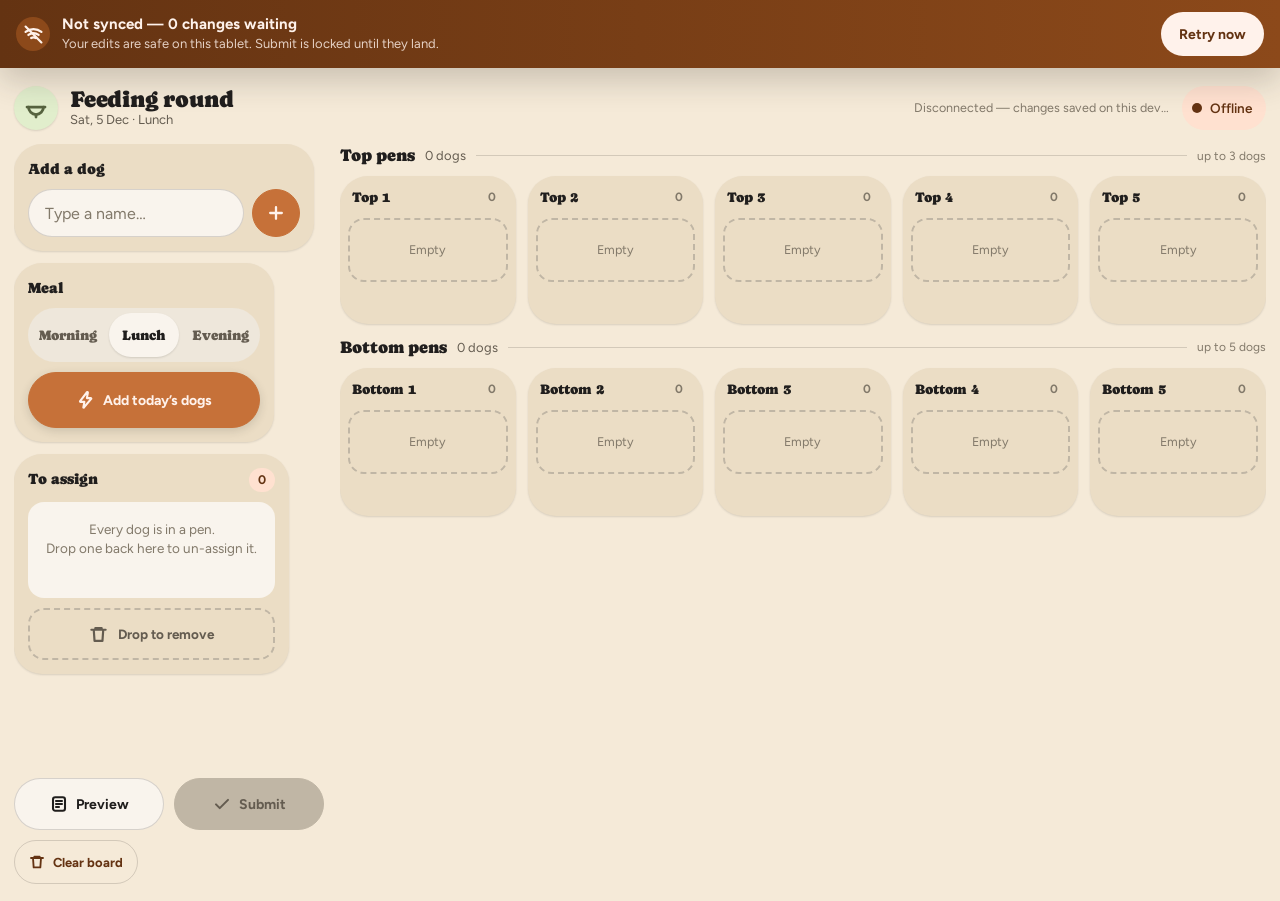
==== index.html @ 39b67fd8 "Redesign: Organic design system across tablet, phone and TV + new drag engine Implements design_hand" ====
<!DOCTYPE html>
<html lang="en">
<head>
    <meta charset="UTF-8">
    <meta name="viewport" content="width=device-width, initial-scale=1.0, maximum-scale=1.0, user-scalable=no">
    <title>Feeding Report - Editor</title>
    <link rel="preconnect" href="https://fonts.googleapis.com">
    <link rel="preconnect" href="https://fonts.gstatic.com" crossorigin>
    <link href="https://fonts.googleapis.com/css2?family=Caprasimo:wght@400&family=Figtree:wght@400;600;700&display=swap" rel="stylesheet">
    <style>
        /* ============================================================
           DESIGN TOKENS — Organic design system
           Source of truth: design_handoff_feeding_board/implementation/tokens.css
           Deviation (deliberate): the handoff expresses --color-divider and the
           shadows with color-mix(). They are written here as the exact equivalent
           rgba() values instead — color-mix() needs Chrome 111+, and this page has
           to render on whatever browser the staff tablet is carrying. Same pixels,
           no compatibility cliff.
           ============================================================ */
        :root {
            /* ground + roles */
            --color-bg:        #f5ead8;
            --color-surface:   #ebddc5;
            --color-text:      #201e1d;
            --color-accent:    #c67139;   /* terracotta */
            --color-accent-2:  #7a8a5e;   /* sage */
            --color-divider:   rgba(32, 30, 29, 0.16);

            /* neutral ramp */
            --color-neutral-100: #f9f4ed;
            --color-neutral-200: #eee7db;
            --color-neutral-300: #dcd3c4;
            --color-neutral-400: #c0b6a5;
            --color-neutral-500: #a19786;
            --color-neutral-600: #82796a;
            --color-neutral-700: #645c50;
            --color-neutral-800: #474238;
            --color-neutral-900: #2e2b25;

            /* terracotta ramp */
            --color-accent-100: #fff2eb;
            --color-accent-200: #ffe1d0;
            --color-accent-300: #ffc6a5;
            --color-accent-400: #f6a06b;
            --color-accent-500: #d67f48;
            --color-accent-600: #b2622d;
            --color-accent-700: #8c491a;
            --color-accent-800: #643312;
            --color-accent-900: #402310;

            /* sage ramp */
            --color-accent-2-100: #f0fae1;
            --color-accent-2-200: #e1eecc;
            --color-accent-2-300: #ccdbb2;
            --color-accent-2-400: #aebf92;
            --color-accent-2-500: #8fa073;
            --color-accent-2-600: #728157;
            --color-accent-2-700: #56633f;
            --color-accent-2-800: #3d472b;
            --color-accent-2-900: #272e1b;

            /* feeding-status colours — keys are the contract STATUS_VALUES */
            --portion-all:           var(--color-accent-2-600);
            --portion-three-quarter: var(--color-accent-2-400);
            --portion-half:          var(--color-accent-400);
            --portion-quarter:       var(--color-accent-600);
            --portion-none:          var(--color-accent-800);

            /* type */
            --font-heading: "Caprasimo", system-ui, sans-serif;
            --font-body:    "Figtree", system-ui, -apple-system, "Segoe UI", sans-serif;

            /* radii + elevation */
            --radius-sm: 8px;
            --radius-md: 16px;
            --radius-lg: 28px;
            --shadow-sm: 0 1px 2px  rgba(46, 43, 37, 0.14);
            --shadow-md: 0 3px 10px rgba(46, 43, 37, 0.16);
            --shadow-lg: 0 12px 32px rgba(46, 43, 37, 0.22);

            /* measured at runtime: how much room the phone tray needs */
            --tray-h: 0px;
        }

        * {
            margin: 0;
            padding: 0;
            box-sizing: border-box;
            -webkit-tap-highlight-color: transparent;
        }

        html { overflow-x: hidden; }

        body {
            font-family: var(--font-body);
            background: var(--color-bg);
            color: var(--color-text);
            font-size: 15px;
            line-height: 1.4;
            min-height: 100vh;
            width: 100%;
            overflow-x: hidden;
            -webkit-font-smoothing: antialiased;
            -webkit-overflow-scrolling: touch;
            overscroll-behavior: none;   /* no pull-to-refresh eating a drag */
            touch-action: auto;
        }

        /* ⚠️ There is deliberately NO `body.is-dragging { overflow:hidden }` rule.
           That lock is what made the page jump under the finger on Android. Scrolling
           during a drag is prevented by the document-level non-passive touchmove
           handler in FRMDrag; the board auto-scrolls at the edges instead. */

        button { font-family: inherit; color: inherit; }
        input  { font-family: inherit; }
        :focus-visible { outline: 2px solid var(--color-accent); outline-offset: 2px; }

        .fb-scroll { scrollbar-width: thin; scrollbar-color: var(--color-neutral-400) transparent; }
        .fb-scroll::-webkit-scrollbar { height: 8px; width: 8px; }
        .fb-scroll::-webkit-scrollbar-thumb { background: var(--color-neutral-400); border-radius: 99px; }
        .fb-scroll::-webkit-scrollbar-track { background: transparent; }

        .sr-only {
            position: absolute; width: 1px; height: 1px;
            overflow: hidden; clip-path: inset(50%); white-space: nowrap;
        }

        /* ---------------------------------------------------------- motion */
        @keyframes fbPop   { from { transform: translateX(-50%) scale(.94); opacity: 0 } to { transform: translateX(-50%) scale(1); opacity: 1 } }
        @keyframes fbRise  { from { transform: translateY(14px); opacity: 0 } to { transform: translateY(0); opacity: 1 } }
        @keyframes fbPulse { 0%, 100% { opacity: 1 } 50% { opacity: .45 } }
        @keyframes fbSpin  { to { transform: rotate(360deg) } }
        @keyframes fbFlash { 0% { background: var(--color-accent-200) } 100% { background: var(--color-neutral-100) } }
        .fb-rise  { animation: fbRise .3s cubic-bezier(.22,1,.36,1); }
        .fb-pulse { animation: fbPulse 1.5s ease-in-out infinite; }
        .fb-spin  { animation: fbSpin .9s linear infinite; }
        .newly-added { animation: fbFlash .9s ease-out; }
        @media (prefers-reduced-motion: reduce) {
            *, *::before, *::after {
                animation-duration: .01ms !important;
                animation-iteration-count: 1 !important;
                transition-duration: .01ms !important;
            }
        }

        /* ============================================================
           OFFLINE BANNER — position:fixed on purpose so it never reflows
           the drag layout. It pushes the board down with padding instead.
           ============================================================ */
        .offline-banner {
            position: fixed;
            top: 0; left: 0; right: 0;
            z-index: 9999;
            display: flex;
            align-items: center;
            gap: 12px;
            padding: 12px 16px;
            background: linear-gradient(90deg, var(--color-accent-800), var(--color-accent-700));
            color: var(--color-accent-100);
            box-shadow: var(--shadow-lg);
            animation: fbRise .3s cubic-bezier(.22,1,.36,1);
        }
        .offline-banner.hidden { display: none; }
        .offline-lamp {
            display: grid; place-items: center;
            width: 34px; height: 34px; flex: none;
            border-radius: 99px;
            background: var(--color-accent-700);
        }
        .offline-copy { flex: 1; min-width: 0; }
        .offline-title { font-weight: 700; font-size: 15px; }
        .offline-sub   { font-size: 13px; opacity: .82; }
        .offline-banner button {
            flex: none;
            min-height: 44px;
            padding: 0 18px;
            border: 0;
            border-radius: 99px;
            background: var(--color-accent-100);
            color: var(--color-accent-800);
            font-weight: 700;
            font-size: 14px;
            cursor: pointer;
        }
        .offline-banner button:active { transform: scale(.97); }

        /* ============================================================
           SHELL
           ============================================================ */
        .fb-root {
            container-type: inline-size;   /* future-proofing for an embed */
            position: relative;
            display: flex;
            flex-direction: column;
            gap: 14px;
            padding: 14px;
            min-height: 100vh;
            transition: padding-top .2s ease;
        }
        body.offline-active .fb-root { padding-top: 86px; }

        .fb-header {
            display: flex;
            align-items: center;
            gap: 12px;
            flex-wrap: wrap;
            flex: none;
        }
        .fb-mark {
            display: grid; place-items: center;
            width: 44px; height: 44px; flex: none;
            border-radius: 99px;
            background: var(--color-accent-2-200);
            color: var(--color-accent-2-700);
            box-shadow: var(--shadow-sm);
        }
        .fb-title-wrap { min-width: 0; flex: 1; }
        .fb-title-wrap h1 {
            font-family: var(--font-heading);
            font-weight: 400;
            font-size: 23px;
            line-height: 1.05;
            letter-spacing: -.01em;
        }
        .fb-subtitle { font-size: 13px; color: var(--color-neutral-700); }
        .fb-status {
            font-size: 12.5px;
            color: var(--color-neutral-600);
            max-width: 32ch;
            white-space: nowrap;
            overflow: hidden;
            text-overflow: ellipsis;
        }
        .fb-conn {
            display: flex; align-items: center; gap: 8px;
            min-height: 44px;
            padding: 8px 14px 8px 10px;
            border-radius: 99px;
            font-size: 13.5px;
            font-weight: 600;
            background: var(--color-accent-2-200);
            color: var(--color-accent-2-800);
            flex: none;
        }
        .fb-conn-dot { width: 10px; height: 10px; border-radius: 99px; background: currentColor; flex: none; }
        .fb-conn.is-syncing { background: var(--color-neutral-200); color: var(--color-neutral-800); }
        .fb-conn.is-offline { background: var(--color-accent-200);  color: var(--color-accent-800); }
        .fb-conn.is-syncing .fb-conn-dot,
        .fb-conn.is-offline .fb-conn-dot { animation: fbPulse 1.5s ease-in-out infinite; }

        .fb-shell { display: grid; gap: 14px; min-height: 0; flex: 1; }

        /* ---------------------------------------------------------- rail */
        .fb-rail { display: flex; flex-direction: column; gap: 12px; min-height: 0; }
        .fb-card {
            background: var(--color-surface);
            border-radius: var(--radius-lg);
            padding: 14px;
            box-shadow: var(--shadow-sm);
        }
        .fb-card-title {
            font-family: var(--font-heading);
            font-weight: 400;
            font-size: 15px;
            margin-bottom: 10px;
        }
        .fb-card-head { display: flex; align-items: baseline; gap: 8px; margin-bottom: 10px; }
        .fb-card-head .fb-card-title { flex: 1; margin-bottom: 0; }
        .fb-tag {
            display: inline-grid; place-items: center;
            min-width: 26px; height: 24px; padding: 0 9px;
            border-radius: 99px;
            background: var(--color-accent-200);
            color: var(--color-accent-800);
            font-size: 12.5px; font-weight: 700;
        }

        .fb-add-row { display: flex; gap: 8px; }
        .fb-input {
            flex: 1; min-width: 0;
            min-height: 48px;
            padding: 0 16px;
            border: 1px solid var(--color-divider);
            border-radius: 99px;
            background: var(--color-neutral-100);
            color: var(--color-text);
            font-size: 16px;   /* 16px so iOS does not zoom the page */
        }
        .fb-input::placeholder { color: var(--color-neutral-600); }
        .fb-input:focus { outline: none; border-color: var(--color-accent-400); }

        .fb-icon-btn {
            display: grid; place-items: center;
            min-width: 48px; min-height: 48px;
            flex: none;
            border: 1px solid var(--color-divider);
            border-radius: 99px;
            background: var(--color-neutral-100);
            color: var(--color-text);
            cursor: pointer;
        }
        .fb-icon-btn-primary {
            background: var(--color-accent);
            border-color: var(--color-accent);
            color: var(--color-accent-100);
        }
        .fb-icon-btn:active { transform: scale(.96); }

        .fb-suggest { display: none; flex-direction: column; gap: 4px; margin-top: 8px; max-height: 172px; overflow-y: auto; }
        .fb-suggest.has-items { display: flex; }
        .fb-suggest button {
            display: flex; align-items: center;
            min-height: 44px;
            padding: 0 12px;
            text-align: left;
            border: 1px solid var(--color-divider);
            border-radius: var(--radius-md);
            background: var(--color-neutral-100);
            font-size: 15px; font-weight: 600;
            cursor: pointer;
        }
        .fb-suggest button:active { background: var(--color-accent-200); border-color: var(--color-accent-400); }

        .fb-seg {
            display: grid;
            grid-template-columns: repeat(3, 1fr);
            gap: 6px;
            padding: 5px;
            border-radius: 99px;
            background: var(--color-neutral-200);
        }
        .fb-seg button {
            border: 0;
            border-radius: 99px;
            min-height: 44px;
            padding: 0 6px;
            background: transparent;
            color: var(--color-neutral-700);
            font-family: var(--font-heading);
            font-weight: 400;
            font-size: 13.5px;
            cursor: pointer;
            transition: background .18s ease, color .18s ease;
        }
        .fb-seg button.is-on {
            background: var(--color-neutral-100);
            color: var(--color-text);
            box-shadow: var(--shadow-sm);
        }

        .fb-btn {
            display: flex; align-items: center; justify-content: center;
            gap: 8px;
            width: 100%;
            min-height: 48px;
            padding: 0 16px;
            border: 1px solid var(--color-divider);
            border-radius: 99px;
            background: var(--color-neutral-100);
            color: var(--color-text);
            font-size: 14px; font-weight: 700;
            cursor: pointer;
            transition: background .18s ease, color .18s ease, box-shadow .18s ease;
        }
        .fb-btn:active { transform: scale(.985); }
        .fb-btn svg { flex: none; }
        .fb-btn-today { margin-top: 10px; }
        /* The empty board has exactly one sensible next move. */
        .fb-btn-today.is-primary {
            min-height: 56px;
            background: var(--color-accent);
            border-color: var(--color-accent);
            color: var(--color-accent-100);
            box-shadow: var(--shadow-md);
        }
        .fb-actions { display: flex; gap: 10px; flex-wrap: wrap; }
        .fb-actions .fb-btn { flex: 1; min-height: 52px; width: auto; }
        .fb-btn-submit {
            background: var(--color-accent-2-600);
            border-color: var(--color-accent-2-600);
            color: var(--color-neutral-100);
        }
        .fb-btn[disabled], .fb-btn:disabled {
            background: var(--color-neutral-400);
            border-color: var(--color-neutral-400);
            color: var(--color-neutral-700);
            cursor: not-allowed;
            box-shadow: none;
        }
        .fb-btn-quiet {
            flex: 0 0 auto !important;
            min-height: 44px !important;
            padding: 0 14px;
            background: transparent;
            color: var(--color-accent-800);
            font-weight: 700;
            font-size: 13px;
        }
        .fb-btn-quiet:active { background: var(--color-accent-200); border-color: var(--color-accent-400); }

        /* ---------------------------------------------------- staging + bin */
        .staging-area {
            display: flex;
            flex-wrap: wrap;
            gap: 8px;
            align-items: flex-start;
            align-content: flex-start;
            min-height: 96px;
            padding: 8px;
            border-radius: var(--radius-md);
            background: var(--color-neutral-100);
            border: 2px dashed transparent;
            transition: background .18s ease, border-color .18s ease;
        }
        .staging-area.drop-ready { border-color: var(--color-neutral-400); }
        .staging-area.drag-over  { border-color: var(--color-accent); background: var(--color-accent-200); }
        .empty-message {
            margin: auto;
            padding: 8px;
            width: 100%;
            text-align: center;
            font-size: 13.5px;
            color: var(--color-neutral-600);
        }

        .bin {
            display: flex; align-items: center; justify-content: center;
            gap: 10px;
            min-height: 52px;
            margin-top: 10px;
            border-radius: var(--radius-md);
            border: 2px dashed var(--color-neutral-400);
            background: transparent;
            color: var(--color-neutral-700);
            font-size: 13.5px; font-weight: 700;
            transition: all .18s ease;
        }
        .bin.drop-ready { min-height: 64px; }
        .bin.drag-over {
            min-height: 64px;
            border-color: var(--color-accent-700);
            background: var(--color-accent-700);
            color: var(--color-accent-100);
        }

        /* ---------------------------------------------------- staging tiles */
        .dog-card {
            position: relative;
            display: flex;
            flex-direction: column;
            gap: 4px;
            min-height: 48px;
            padding: 2px 6px 2px 12px;
            border: 1px solid var(--color-divider);
            border-left: 5px solid var(--portion-all);
            border-radius: var(--radius-md);
            background: var(--color-neutral-100);
            box-shadow: var(--shadow-sm);
            cursor: grab;
            touch-action: pan-y;
            user-select: none; -webkit-user-select: none; -webkit-touch-callout: none;
            transition: opacity .15s ease, transform .12s ease, box-shadow .12s ease;
        }
        .dog-card-row { display: flex; align-items: center; gap: 6px; }
        .dog-card-name {
            flex: 1;
            min-height: 44px;
            display: flex; align-items: center;
            font-size: 15px; font-weight: 700;
            white-space: nowrap;
        }
        .dog-card-remove {
            display: grid; place-items: center;
            width: 32px; height: 44px; flex: none;
            border: 0; border-radius: var(--radius-sm);
            background: transparent;
            color: var(--color-neutral-600);
            cursor: pointer;
        }
        .dog-card-remove:active { background: var(--color-neutral-300); color: var(--color-accent-800); }
        .dog-card.unmatched { border-left-color: var(--color-accent); cursor: default; max-width: 240px; }
        .unmatched-hint { font-size: 12px; font-weight: 700; color: var(--color-accent-700); }
        .unmatched-picks { display: flex; flex-direction: column; gap: 5px; padding: 0 4px 6px 0; }
        .unmatched-picks button {
            text-align: left;
            min-height: 42px;
            padding: 0 12px;
            border: 1px solid var(--color-accent-400);
            border-radius: 99px;
            background: var(--color-accent-100);
            color: var(--color-accent-800);
            font-size: 14px; font-weight: 700;
            cursor: pointer;
        }
        .unmatched-picks button:active { background: var(--color-accent-200); }
        .unmatched-select {
            width: 100%;
            min-height: 44px;
            padding: 0 10px;
            border: 1px solid var(--color-accent-400);
            border-radius: var(--radius-sm);
            background: var(--color-accent-100);
            color: var(--color-accent-800);
            font-size: 16px;
            font-family: inherit;
        }
        .unmatched-error { font-size: 12.5px; color: var(--color-accent-700); padding-bottom: 6px; }

        /* ============================================================
           PENS
           ============================================================ */
        .fb-main { display: flex; flex-direction: column; gap: 12px; min-width: 0; min-height: 0; }
        .fb-group { display: flex; flex-direction: column; gap: 8px; }
        .fb-group-head { display: flex; align-items: center; gap: 10px; }
        .fb-group-head h2 { font-family: var(--font-heading); font-weight: 400; font-size: 17px; }
        .fb-group-count { font-size: 13px; color: var(--color-neutral-700); }
        .fb-rule { flex: 1; height: 1px; background: var(--color-divider); }
        .fb-group-hint { font-size: 12px; color: var(--color-neutral-600); }

        .fb-pens { display: flex; gap: 12px; overflow-x: auto; scroll-snap-type: x mandatory; padding-bottom: 6px; }
        body.is-dragging .fb-pens { scroll-snap-type: none; scroll-behavior: auto; }

        .fb-pen, .pen {
            display: flex;
            flex-direction: column;
            gap: 8px;
            flex: 0 0 84%;
            scroll-snap-align: center;
            min-height: 148px;
            padding: 8px;
            border-radius: var(--radius-lg);
            background: var(--color-surface);
            box-shadow: var(--shadow-sm);
            transition: background .18s ease, box-shadow .18s ease;
        }
        .pen.drop-ready { box-shadow: inset 0 0 0 2px var(--color-neutral-300); }
        .pen.drag-over {
            background: var(--color-accent-200);
            box-shadow: 0 0 0 3px var(--color-accent), var(--shadow-md);
        }
        .fb-pen-head { display: flex; align-items: center; gap: 6px; padding: 2px 4px 0; }
        .fb-pen-label { font-family: var(--font-heading); font-weight: 400; font-size: 14px; flex: 1; }
        .fb-pen-count {
            display: grid; place-items: center;
            min-width: 24px; height: 24px; padding: 0 7px;
            border-radius: 99px;
            background: var(--color-neutral-300);
            color: var(--color-neutral-800);
            font-size: 12px; font-weight: 700;
        }
        .fb-pen-count.is-zero { background: transparent; color: var(--color-neutral-600); }
        .pen-dogs { flex: 1; display: flex; flex-direction: column; gap: 7px; }
        .pen-empty {
            display: grid; place-items: center;
            min-height: 64px;
            padding: 8px;
            border-radius: var(--radius-md);
            border: 2px dashed var(--color-neutral-400);
            color: var(--color-neutral-600);
            font-size: 12.5px;
            text-align: center;
        }
        .pen.drag-over .pen-empty { border-color: var(--color-accent); color: var(--color-accent-700); }

        /* ---------------------------------------------------------- dog tile */
        .pen-dog {
            border: 1px solid var(--color-divider);
            border-left: 5px solid var(--portion-all);
            border-radius: var(--radius-md);
            background: var(--color-neutral-100);
            box-shadow: var(--shadow-sm);
            overflow: hidden;
            cursor: grab;
            touch-action: pan-y;
            user-select: none; -webkit-user-select: none; -webkit-touch-callout: none;
            transition: opacity .15s ease, box-shadow .18s ease, border-color .18s ease;
        }
        .pen-dog.is-expanded { box-shadow: var(--shadow-md); }
        .pen-dog.status-all           { border-left-color: var(--portion-all); }
        .pen-dog.status-three-quarter { border-left-color: var(--portion-three-quarter); }
        .pen-dog.status-half          { border-left-color: var(--portion-half); }
        .pen-dog.status-quarter       { border-left-color: var(--portion-quarter); }
        .pen-dog.status-none          { border-left-color: var(--portion-none); }
        .dog-card.status-all           { border-left-color: var(--portion-all); }
        .dog-card.status-three-quarter { border-left-color: var(--portion-three-quarter); }
        .dog-card.status-half          { border-left-color: var(--portion-half); }
        .dog-card.status-quarter       { border-left-color: var(--portion-quarter); }
        .dog-card.status-none          { border-left-color: var(--portion-none); }

        /* Armed: the press has landed but has not yet become a drag. Written
           straight to the DOM by FRMDrag, never through a re-render. */
        .pen-dog[data-armed="true"], .dog-card[data-armed="true"] {
            transform: scale(.975);
            box-shadow: 0 0 0 3px var(--color-accent-300), var(--shadow-md);
        }
        .pen-dog.dragging, .dog-card.dragging { opacity: .35; filter: saturate(.4); }
        body.is-dragging .pen-dog, body.is-dragging .dog-card { touch-action: none; }

        /* A <button> is shrink-to-fit even at display:flex, so without a flex parent the
           name row sized to its content and long names overflowed the tile. */
        .pen-dog-row { display: flex; align-items: center; gap: 2px; padding: 2px 2px 2px 0; }
        .pen-dog-toggle {
            flex: 1;
            min-width: 0;
            display: flex; align-items: center; gap: 6px;
            min-height: 44px;
            padding: 0 8px;
            border: 0;
            background: transparent;
            color: inherit;
            text-align: left;
            cursor: grab;
        }
        .pen-dog-name {
            flex: 1; min-width: 0;
            font-size: 14.5px; font-weight: 700;
            white-space: nowrap; overflow: hidden; text-overflow: ellipsis;
        }
        .pen-dog-badge {
            display: grid; place-items: center;
            width: 22px; height: 22px; flex: none;
            border-radius: 99px;
        }
        .pen-dog-badge.is-meds { background: var(--color-accent-200);   color: var(--color-accent-800); }
        .pen-dog-badge.is-supp { background: var(--color-accent-2-200); color: var(--color-accent-2-800); }
        .pen-dog-chev {
            display: grid; place-items: center;
            width: 22px; height: 22px; flex: none;
            color: var(--color-neutral-600);
            transition: transform .2s ease;
        }
        .pen-dog.is-expanded .pen-dog-chev { transform: rotate(180deg); }

        /* The portion control — the thing staff touch 20x a round. */
        .portion-row {
            display: grid;
            grid-template-columns: repeat(4, 1fr) 1.55fr;
            gap: 3px;
            padding: 0 5px 5px;
        }
        .p-btn {
            min-height: 38px;
            padding: 0 1px;
            border: 1px solid transparent;
            border-radius: 4px;
            background: var(--color-neutral-200);
            color: var(--color-neutral-800);
            font-family: var(--font-heading);
            font-weight: 400;
            font-size: 15px;
            line-height: 1;
            overflow: hidden;
            cursor: pointer;
            transition: background .16s ease, color .16s ease, border-color .16s ease;
        }
        /* "All" and "None" are words, not glyphs — at a 5-across pen width the 15px used
           for the fractions clips them. "None" is what the 1.55fr column is for; "All" gets
           a step down instead of a wider column so the four fraction targets stay equal. */
        .p-btn:first-child { border-radius: 99px 4px 4px 99px; font-size: 12.5px; }
        .p-btn:last-child  { border-radius: 4px 99px 99px 4px; font-size: 10.5px; }
        .p-btn.is-on[data-s="all"]           { background: var(--portion-all);           border-color: var(--portion-all);           color: var(--color-neutral-100); }
        .p-btn.is-on[data-s="three-quarter"] { background: var(--portion-three-quarter); border-color: var(--portion-three-quarter); color: var(--color-neutral-900); }
        .p-btn.is-on[data-s="half"]          { background: var(--portion-half);          border-color: var(--portion-half);          color: var(--color-neutral-900); }
        .p-btn.is-on[data-s="quarter"]       { background: var(--portion-quarter);       border-color: var(--portion-quarter);       color: var(--color-neutral-100); }
        .p-btn.is-on[data-s="none"]          { background: var(--portion-none);          border-color: var(--portion-none);          color: var(--color-neutral-100); }

        .dog-panel {
            border-top: 1px dashed var(--color-divider);
            padding: 8px;
            display: flex; flex-direction: column; gap: 8px;
            animation: fbRise .3s cubic-bezier(.22,1,.36,1);
        }
        /* A pen is ~176px wide at 5-across, so two 44px pills side by side clip their own
           labels. auto-fit puts them on one row wherever there is genuinely room (phone
           tray, wide window) and stacks them inside a narrow pen. */
        .dog-panel-toggles { display: grid; grid-template-columns: repeat(auto-fit, minmax(124px, 1fr)); gap: 6px; }
        .toggle-btn {
            min-width: 0;
            display: flex; align-items: center; justify-content: center; gap: 6px;
            min-height: 44px;
            white-space: nowrap;
            overflow: hidden;
            border: 1px solid var(--color-divider);
            border-radius: 99px;
            background: var(--color-neutral-100);
            color: var(--color-neutral-700);
            font-size: 13px; font-weight: 700;
            cursor: pointer;
        }
        .toggle-btn.is-meds.active { background: var(--color-accent-200);   color: var(--color-accent-800);   border-color: var(--color-accent-400); }
        .toggle-btn.is-supp.active { background: var(--color-accent-2-200); color: var(--color-accent-2-800); border-color: var(--color-accent-2-400); }
        .prescription-input {
            width: 100%;
            min-height: 46px;
            padding: 0 14px;
            border: 1px solid var(--color-divider);
            border-radius: var(--radius-md);
            background: var(--color-neutral-100);
            color: var(--color-text);
            font-size: 16px;
        }
        .prescription-input:focus { outline: none; border-color: var(--color-accent-400); }
        /* Two per row inside a pen, four across in the phone tray — a wrapping flex row
           put each chip on its own line at pen width and made the panel 4 rows tall. */
        .supplement-chips { display: grid; grid-template-columns: repeat(auto-fit, minmax(64px, 1fr)); gap: 6px; }
        .supplement-chips button {
            min-height: 40px;
            padding: 0 8px;
            min-width: 0;
            overflow: hidden;
            white-space: nowrap;
            border: 1px solid var(--color-divider);
            border-radius: 99px;
            background: var(--color-neutral-100);
            color: var(--color-neutral-800);
            font-size: 13px; font-weight: 700;
            cursor: pointer;
        }
        .supplement-chips button.is-on {
            background: var(--color-accent-2-600);
            border-color: var(--color-accent-2-600);
            color: var(--color-neutral-100);
        }
        .dog-remove-btn {
            align-self: stretch;
            display: flex; align-items: center; justify-content: center; gap: 7px;
            min-height: 44px;
            padding: 0 12px;
            white-space: nowrap;
            overflow: hidden;
            border: 1px solid var(--color-divider);
            border-radius: 99px;
            background: transparent;
            color: var(--color-accent-800);
            font-size: 13px; font-weight: 700;
            cursor: pointer;
        }
        .dog-remove-btn:active { background: var(--color-accent-200); border-color: var(--color-accent-400); }

        /* Within-pen drop indicator. Inset box-shadow (not border/margin) so it can
           never reflow the column or shift the card midpoints computeDropIndex reads
           mid-drag. */
        .pen-dog.drop-before { box-shadow: inset 0 3px 0 0 var(--color-accent), var(--shadow-sm); }
        .pen-dogs.drop-at-end > .pen-dog:last-child { box-shadow: inset 0 -3px 0 0 var(--color-accent), var(--shadow-sm); }

        /* ---------------------------------------------------------- ghost */
        .drag-ghost {
            position: fixed;
            top: 0; left: 0;
            z-index: 10000;
            display: flex; align-items: center; gap: 8px;
            padding: 10px 14px;
            border-radius: var(--radius-md);
            background: var(--color-neutral-100);
            border: 1px solid var(--color-accent-400);
            border-left: 5px solid var(--color-accent);
            box-shadow: var(--shadow-lg);
            font-size: 15px; font-weight: 700;
            color: var(--color-text);
            pointer-events: none;
            will-change: transform;
            transform-origin: top left;
            white-space: nowrap;
        }
        .drag-ghost > span:first-child { overflow: hidden; text-overflow: ellipsis; }
        .drag-ghost-hint { margin-left: auto; font-size: 12px; font-weight: 700; color: var(--color-accent-700); }

        /* ============================================================
           BOTTOM SHEETS
           ============================================================ */
        .sheet-overlay {
            display: none;
            position: fixed;
            inset: 0;
            z-index: 5000;
            background: rgba(46, 43, 37, 0.46);
            align-items: flex-end;
            justify-content: center;
        }
        .sheet-overlay.active { display: flex; }
        .sheet {
            width: 100%;
            max-width: 560px;
            max-height: 92%;
            display: flex;
            flex-direction: column;
            background: var(--color-bg);
            border-radius: var(--radius-lg) var(--radius-lg) 0 0;
            box-shadow: var(--shadow-lg);
            overflow: hidden;
            animation: fbRise .3s cubic-bezier(.22,1,.36,1);
        }
        .sheet-head {
            display: flex; align-items: center; gap: 12px;
            padding: 16px 16px 12px;
            border-bottom: 1px solid var(--color-divider);
        }
        .sheet-titles { flex: 1; min-width: 0; }
        .sheet-titles h2 { font-family: var(--font-heading); font-weight: 400; font-size: 21px; }
        .sheet-sub { font-size: 13px; color: var(--color-neutral-700); }
        .sheet-close {
            display: grid; place-items: center;
            width: 44px; height: 44px; flex: none;
            border: 1px solid var(--color-divider);
            border-radius: 99px;
            background: var(--color-neutral-100);
            cursor: pointer;
        }
        .sheet-body { flex: 1; overflow-y: auto; padding: 14px 16px; }
        .sheet-foot {
            display: flex; gap: 10px;
            padding: 12px 16px 16px;
            border-top: 1px solid var(--color-divider);
        }
        .sheet-foot .fb-btn { min-height: 52px; white-space: nowrap; padding: 0 12px; }
        .sheet-foot .fb-btn-submit { flex: 1.4; }

        .sheet-block { margin-bottom: 14px; }
        .sheet-block-head { display: flex; align-items: baseline; gap: 8px; margin-bottom: 6px; }
        .sheet-block-head span:first-child { font-family: var(--font-heading); font-weight: 400; font-size: 14px; }
        .sheet-block-count { font-size: 12.5px; color: var(--color-neutral-700); }
        .sheet-row {
            display: flex; align-items: center; gap: 10px;
            padding: 9px 12px;
            margin-bottom: 5px;
            border-radius: var(--radius-md);
            background: var(--color-neutral-100);
            border: 1px solid var(--color-divider);
            border-left: 5px solid var(--portion-all);
        }
        .sheet-row-main { flex: 1; min-width: 0; }
        .sheet-row-name { font-size: 14.5px; font-weight: 700; }
        .sheet-row-extra { font-size: 12.5px; color: var(--color-accent-700); }
        .sheet-pill {
            font-family: var(--font-heading);
            font-weight: 400;
            font-size: 13px;
            padding: 5px 11px;
            border-radius: 99px;
            flex: none;
        }
        .sheet-note {
            padding: 12px 14px;
            border-radius: var(--radius-md);
            background: var(--color-accent-2-100);
            border: 1px solid var(--color-accent-2-300);
            font-size: 13.5px;
            color: var(--color-accent-2-800);
        }
        .sheet-loading { display: flex; flex-direction: column; align-items: center; gap: 14px; padding: 36px 0; }
        .sheet-spinner {
            width: 38px; height: 38px;
            border-radius: 99px;
            border: 4px solid var(--color-neutral-300);
            border-top-color: var(--color-accent);
        }
        .sheet-loading p { font-size: 14.5px; color: var(--color-neutral-700); text-align: center; max-width: 32ch; }

        /* ============================================================
           TOASTS
           ============================================================ */
        .toast-container {
            position: fixed;
            left: 50%;
            bottom: 24px;
            transform: translateX(-50%);
            z-index: 9000;
            display: flex;
            flex-direction: column-reverse;
            align-items: center;
            gap: 8px;
            max-width: 92%;
            pointer-events: none;
            transition: bottom .18s ease;
        }
        /* Raised while dragging so the ghost and the toast never fight. */
        body.is-dragging .toast-container { bottom: 150px; }
        .toast {
            padding: 11px 18px;
            border-radius: 99px;
            background: var(--color-neutral-900);
            color: var(--color-neutral-100);
            box-shadow: var(--shadow-lg);
            font-size: 14px; font-weight: 600;
            text-align: center;
            animation: fbPop .22s cubic-bezier(.22,1,.36,1);
        }
        .toast.success { box-shadow: 0 0 0 2px var(--color-accent-2-400), var(--shadow-lg); }
        .toast.error   { background: var(--color-accent-800); box-shadow: 0 0 0 2px var(--color-accent-400), var(--shadow-lg); }
        .toast.info    { box-shadow: 0 0 0 2px var(--color-neutral-600), var(--shadow-lg); }

        /* ============================================================
           LAYOUT — one markup tree, three shapes.
           Deliberate deviation from the handoff: these are viewport @media
           queries rather than @container queries on the board root. The board IS
           the page here (no wrapper), so the two are pixel-identical — and @media
           has no support cliff on an older tablet browser, where an unsupported
           @container block would silently drop the ENTIRE layout. The root still
           declares container-type, so an embed can switch these over later.
           ============================================================ */

        /* ---- phone portrait (base, <= 719px): the rail becomes a fixed tray ---- */
        @media (max-width: 719px) {
            .fb-shell { grid-template-columns: minmax(0, 1fr); }
            .fb-main { padding-bottom: calc(var(--tray-h) + 24px); }
            .fb-status { display: none; }

            .fb-rail {
                position: fixed;
                left: 0; right: 0; bottom: 0;
                z-index: 40;
                gap: 8px;
                max-height: 62vh;
                overflow-y: auto;
                padding: 10px 12px 12px;
                background: var(--color-surface);
                border-top: 1px solid var(--color-divider);
                border-radius: var(--radius-lg) var(--radius-lg) 0 0;
                box-shadow: var(--shadow-lg);
            }
            /* The tray order the design calls for: meal, add, actions, staging. */
            .fb-card-meal   { order: 1; }
            .fb-card-add    { order: 2; }
            .fb-actions     { order: 3; }
            .fb-card-assign { order: 4; }

            .fb-rail .fb-card {
                background: transparent;
                box-shadow: none;
                border-radius: 0;
                padding: 0;
            }
            .fb-rail .fb-card-title { display: none; }
            .fb-card-meal { display: flex; align-items: center; gap: 8px; }
            .fb-card-meal .fb-seg { flex: 1; }
            .fb-btn-today { margin-top: 0; width: 44px; min-width: 44px; min-height: 44px; padding: 0; flex: none; }
            .fb-btn-today.is-primary { min-height: 44px; }
            .fb-btn-today span { display: none; }
            .fb-card-assign .fb-card-head { margin-bottom: 6px; }
            .fb-card-assign .fb-card-title { display: block; font-size: 14px; }
            .staging-area {
                flex-wrap: nowrap;
                overflow-x: auto;
                min-height: 64px;
                align-items: center;
            }
            .staging-area .dog-card { flex: none; }
            .staging-area .empty-message { white-space: nowrap; }
            .bin { display: none; }
            body.is-dragging .bin { display: flex; }
            #previewBtn { display: none; }
            .fb-clear-label { display: none; }
            .fb-btn-quiet { min-width: 44px; padding: 0 12px; }
        }

        /* ---- tablet portrait / small windows (720px - 1059px) ---- */
        @media (min-width: 720px) {
            .fb-shell { grid-template-columns: minmax(0, 1fr); }
            .fb-rail { display: grid; grid-template-columns: 1fr 1fr; gap: 12px; align-items: start; }
            .fb-rail-wide { grid-column: 1 / -1; }
            .fb-pens { scroll-snap-type: x proximity; }
            .fb-pen, .pen { flex: 0 0 clamp(210px, 31%, 260px); scroll-snap-align: start; }
        }

        /* ---- tablet landscape + desktop (>= 1060px): nothing hidden, no sideways scroll ---- */
        @media (min-width: 1060px) {
            html, body { height: 100%; overflow: hidden; }
            .fb-root { height: 100%; min-height: 0; overflow: hidden; }
            .fb-shell { grid-template-columns: 312px minmax(0, 1fr); }
            .fb-rail {
                display: flex; flex-direction: column; gap: 12px;
                min-height: 0; max-height: 100%; overflow-y: auto; padding-right: 2px;
            }
            .fb-main { overflow-y: auto; }
            /* Preview + Submit must never be below the rail's fold. The rail scrolls (a
               busy staging list with an unmatched dog is tall), so the actions ride the
               bottom of it instead of scrolling away. */
            .fb-actions {
                position: sticky;
                bottom: 0;
                z-index: 2;
                padding: 8px 0 2px;
                margin-top: auto;
                background: linear-gradient(to bottom, rgba(245,234,216,0), var(--color-bg) 34%);
            }
            .fb-pens {
                display: grid;
                grid-template-columns: repeat(5, minmax(0, 1fr));
                overflow-x: visible;
                scroll-snap-type: none;
                padding-bottom: 0;
            }
            .fb-pen, .pen { flex: initial; scroll-snap-align: none; }
        }

        @media (min-width: 1400px) {
            .fb-shell { grid-template-columns: 340px minmax(0, 1fr); gap: 20px; }
        }
    </style>
</head>
<body>
    <div id="offlineBanner" class="offline-banner hidden" role="alert" aria-live="assertive">
        <span class="offline-lamp fb-pulse" aria-hidden="true">
            <svg width="19" height="19" viewBox="0 0 24 24" fill="none" stroke="currentColor" stroke-width="2.75" stroke-linecap="round"><path d="M2 8.8A16 16 0 0 1 22 8.8"></path><path d="M5.5 12.6A11 11 0 0 1 18.5 12.6"></path><path d="M9 16.4a6 6 0 0 1 6 0"></path><path d="m2 2 20 20"></path></svg>
        </span>
        <div class="offline-copy">
            <div class="offline-title" id="offlineBannerText">Not synced — changes waiting</div>
            <div class="offline-sub">Your edits are safe on this tablet. Submit is locked until they land.</div>
        </div>
        <button type="button" id="offlineRetryBtn" onclick="retryConnection()">Retry now</button>
    </div>

    <div class="fb-root" id="fbRoot">
        <header class="fb-header">
            <span class="fb-mark" aria-hidden="true">
                <svg width="24" height="24" viewBox="0 0 24 24" fill="none" stroke="currentColor" stroke-width="2.75" stroke-linecap="round" stroke-linejoin="round"><path d="M3 11h18"></path><path d="M4.5 11a7.5 7.5 0 0 0 15 0"></path><path d="M12 18.5V21"></path></svg>
            </span>
            <div class="fb-title-wrap">
                <h1>Feeding round</h1>
                <div class="fb-subtitle" id="fbSubtitle">Lunch</div>
            </div>
            <div class="fb-status" id="statusText">Connecting…</div>
            <div class="fb-conn" id="connPill">
                <span class="fb-conn-dot" id="syncIndicator"></span>
                <span id="connLabel">Connecting…</span>
            </div>
        </header>

        <div class="fb-shell">
            <aside class="fb-rail" id="fbRail">
                <section class="fb-card fb-card-add">
                    <h2 class="fb-card-title">Add a dog</h2>
                    <div class="fb-add-row">
                        <input type="text" id="dogNameInput" class="fb-input" placeholder="Type a name…" autocomplete="off" aria-label="Add a dog">
                        <button class="fb-icon-btn fb-icon-btn-primary" id="addDogBtn" onclick="addDog()" aria-label="Add dog">
                            <svg width="20" height="20" viewBox="0 0 24 24" fill="none" stroke="currentColor" stroke-width="2.75" stroke-linecap="round"><path d="M12 5v14M5 12h14"></path></svg>
                        </button>
                    </div>
                    <div class="fb-suggest" id="addSuggestions" role="listbox" aria-label="Matching dogs"></div>
                </section>

                <section class="fb-card fb-card-meal">
                    <h2 class="fb-card-title">Meal</h2>
                    <div class="fb-seg" id="mealSegments" role="radiogroup" aria-label="Meal type"></div>
                    <button class="fb-btn fb-btn-today" id="addTodayBtn" onclick="addDogsForToday()">
                        <svg width="18" height="18" viewBox="0 0 24 24" fill="none" stroke="currentColor" stroke-width="2.75" stroke-linecap="round" stroke-linejoin="round"><path d="M13 2 4.1 13.4a.7.7 0 0 0 .55 1.13h5.2l-1.35 7.2a.35.35 0 0 0 .62.28L18.9 10.6a.7.7 0 0 0-.55-1.13h-5.2l1.35-7.2A.35.35 0 0 0 13 2Z"></path></svg>
                        <span>Add today&rsquo;s dogs</span>
                    </button>
                </section>

                <section class="fb-card fb-card-assign fb-rail-wide">
                    <div class="fb-card-head">
                        <h2 class="fb-card-title">To assign</h2>
                        <span class="fb-tag" id="stagingCount">0</span>
                    </div>
                    <div class="staging-area" id="stagingArea"></div>
                    <div class="bin" id="deleteBin">
                        <svg width="19" height="19" viewBox="0 0 24 24" fill="none" stroke="currentColor" stroke-width="2.75" stroke-linecap="round" stroke-linejoin="round"><path d="M3 6h18M8 6V4h8v2M6 6l1 14h10l1-14"></path></svg>
                        <span id="binLabel">Drop to remove</span>
                    </div>
                </section>

                <section class="fb-actions fb-rail-wide">
                    <button class="fb-btn" id="previewBtn" onclick="showPreview()">
                        <svg width="18" height="18" viewBox="0 0 24 24" fill="none" stroke="currentColor" stroke-width="2.75" stroke-linecap="round" stroke-linejoin="round"><rect x="4" y="3" width="16" height="18" rx="3"></rect><path d="M8 8h8M8 12h8M8 16h4"></path></svg>
                        <span>Preview</span>
                    </button>
                    <button class="fb-btn fb-btn-submit" id="submitBtn" onclick="submitReport()">
                        <svg width="18" height="18" viewBox="0 0 24 24" fill="none" stroke="currentColor" stroke-width="2.75" stroke-linecap="round" stroke-linejoin="round"><path d="m4 12.5 5 5L20 6.5"></path></svg>
                        <span>Submit</span>
                    </button>
                    <button class="fb-btn fb-btn-quiet" id="clearAllBtn" onclick="clearAll()" title="Clear the whole board on every device" aria-label="Clear the board">
                        <svg width="16" height="16" viewBox="0 0 24 24" fill="none" stroke="currentColor" stroke-width="2.75" stroke-linecap="round" stroke-linejoin="round"><path d="M3 6h18M8 6V4h8v2M6 6l1 14h10l1-14"></path></svg>
                        <span class="fb-clear-label">Clear board</span>
                    </button>
                </section>
            </aside>

            <main class="fb-main fb-scroll" id="fbMain">
                <section class="fb-group">
                    <div class="fb-group-head">
                        <h2>Top pens</h2>
                        <span class="fb-group-count" id="topCount">0 dogs</span>
                        <span class="fb-rule"></span>
                        <span class="fb-group-hint">up to 3 dogs</span>
                    </div>
                    <div class="fb-pens fb-scroll" id="topPens"></div>
                </section>

                <section class="fb-group">
                    <div class="fb-group-head">
                        <h2>Bottom pens</h2>
                        <span class="fb-group-count" id="bottomCount">0 dogs</span>
                        <span class="fb-rule"></span>
                        <span class="fb-group-hint">up to 5 dogs</span>
                    </div>
                    <div class="fb-pens fb-scroll" id="bottomPens"></div>
                </section>
            </main>
        </div>
    </div>

    <!-- Ready-to-submit sheet -->
    <div class="sheet-overlay" id="previewModal" role="dialog" aria-modal="true" aria-labelledby="previewSheetTitle">
        <div class="sheet">
            <div class="sheet-head">
                <div class="sheet-titles">
                    <h2 id="previewSheetTitle">Ready to submit</h2>
                    <div class="sheet-sub" id="previewSheetSub"></div>
                </div>
                <button class="sheet-close" onclick="closePreview()" aria-label="Close">
                    <svg width="18" height="18" viewBox="0 0 24 24" fill="none" stroke="currentColor" stroke-width="2.75" stroke-linecap="round"><path d="M18 6 6 18M6 6l12 12"></path></svg>
                </button>
            </div>
            <div class="sheet-body fb-scroll" id="previewContent"></div>
            <div class="sheet-foot">
                <button class="fb-btn" onclick="closePreview()">Keep editing</button>
                <button class="fb-btn fb-btn-submit" id="confirmSubmitBtn" onclick="confirmSubmit()">Submit report</button>
            </div>
        </div>
    </div>

    <!-- Today's dogs sheet (progress + result; the add decision stays a blocking confirm) -->
    <div class="sheet-overlay" id="todaySheet" role="dialog" aria-modal="true" aria-labelledby="todaySheetTitle">
        <div class="sheet">
            <div class="sheet-head">
                <div class="sheet-titles">
                    <h2 id="todaySheetTitle">Today&rsquo;s dogs</h2>
                    <div class="sheet-sub" id="todaySheetSub">Checking the whiteboard…</div>
                </div>
                <button class="sheet-close" onclick="closeTodaySheet()" aria-label="Close">
                    <svg width="18" height="18" viewBox="0 0 24 24" fill="none" stroke="currentColor" stroke-width="2.75" stroke-linecap="round"><path d="M18 6 6 18M6 6l12 12"></path></svg>
                </button>
            </div>
            <div class="sheet-body fb-scroll" id="todaySheetBody"></div>
            <div class="sheet-foot" id="todaySheetFoot"></div>
        </div>
    </div>

    <div class="toast-container" id="toastContainer"></div>
    <div id="dragLiveRegion" class="sr-only" aria-live="polite"></div>

    <script>
        // ============================================
        // CONFIGURATION
        // ============================================

        const APPS_SCRIPT_URL = 'https://script.google.com/macros/s/AKfycbwP74AXOe1cZmHKTxi9KbMhZJU48EHRFI7NQ6Og65_FcTVB1sMQuqgkPKIkr7Fm7e40mw/exec';

        // ⚠️ THE LIVE SESSION MOVED OFF APPS SCRIPT (@36, 2026-08-05) — see shared/contract.js.
        // Session reads/writes go here; submitReport, getTodayPlan and getDogList stay on GAS.
        // Measured that afternoon: GAS /exec median 4.5-8.7s, 55.6s peak, ~40% of calls past the
        // 12s budget so the tablet aborted ITSELF and staff saw "connection lost"; n8n mean
        // 0.70s, worst 1.83s, zero failures. A bare GAS ping doing no spreadsheet work was
        // equally slow, so the fault was Google's dispatch layer, not the data.
        const SESSION_API_URL = 'https://auto.thefairytails.co.uk/webhook/feeding-session';

        const SYNC_INTERVAL = 5000;
        const SYNC_PAUSE_DURATION = 8000;
        const INITIAL_LOAD_DELAY = 2000;
        // Lookup changes are rare (a dog is added to the sheet now and then), so the 60s re-fetch
        // was the last unconditional full GAS call left on the tablet — ~1,440 requests/device/day
        // for data that almost never moves. The "I just added a dog" case is covered better by the
        // foreground refresh below (see DOG_LIST_FOCUS_MAX_AGE), which refreshes when a tablet is
        // actually picked up rather than every minute on an idle screen.
        const DOG_LIST_REFRESH_INTERVAL = 600000;    // background re-fetch of the Lookup tab
        const DOG_LIST_FOCUS_MAX_AGE = 60000;        // on foreground, re-fetch if older than this

        const JOTFORM_DOG_NAMES = [
            "Aldo","Alfie","April","Argo","Arlo","Banjo","Barney Homewood","Barney Leeming","Baron","Bay","Beano","Bella","Belle","Benson","Betsy","Birdy","Blue","Bluey","Bo","Bonnie Gallagher","Bonnie Lockwood","Bramble","Branko","Bruce","Bruno","Buddy Dann","Buddy Dargan","Buddy Selby","Casper Hamilton","Casper Kukreja","Che","Chester","Chloe","Clifford","Daisy Cremin","Daisy Parsons","Darcy Campbell","Darcy Dunn","Darwin","Delphine","Dexter","Dicee","Diego Gonsavles","Diego Wojcik","Dierdra","Digby","Dolly","Dottie","Dougie","Dudley","Dusty","Echo","Eddie","Effie","Enzo","Fenton","Ferox","Flaco","Fletcher","Florence","Freddie","Fredo","Frida Walsh","George Elliston","George Jackson","George Mohammed","Gina","Goldie","Haggis","Hattie Campbell","Hattie Duncan","Henry","Holly","Hugo","Incy","Ivy","Jack","Jeff","Jessie","Keti","Kip","Koji","Leo","Lily","Lola Bowles","Lola Fenloni","Lola Hall","Luke","Luna Crockford","Luna Grimshaw","Mac","Macy","Maggie","Margo","Marli","Marloe","Marlow","Martha","Max Tigwell","Max Wang","Merlin Crowley","Merlin Mayne","Miles","Miley","Millie Bowles","Millie Carter","Millie Cartwright","Millie Ellis","Milo McVey","Missy Evans","Mocha Gasper","Mocha Kolumbajew","Mochi","Moka","Mollie","Mos Wan","Moss Harris","Naira","Nala Sands","Nala Warnes","Narla Tester","Ned","Neo","Nevis","Nina","Obie","Oliver","Otis","Peggy Gibbons","Peggy Lucas","Pepper","Petch","Pippin","Pluto","Poppy Clark","Poppy Lancaster","Poppy Lass","Poppy Pike","Ralph Goddard","Raven","Reggie Daly","Reggie Foreman","Reggie Russel","Rex","Rita","River","Rocco","Roman","Roxy","Ruby Brooker","Ruby Favell","Ruby Jones","Rudy","Ruffles","Rufus","Rupy","Sam","Sebastian","Shadow Podkalicka","Shadow Wightman","Snoopy","Sonny","Sophie","Stanley James","Star","Storm","Tallulah","Tam","Tasha","Ted Lambie","Teddy Brown","Teddy Jamison","Terry","Tilly Mills","Tokyo","Warwick","Winnie Awele","Winnie Evans","Winnie Hall","Winnie Lancaster","Winnie Ryan","Woody Johns","Woody Warren","Zero","Ziggy"
        ];

        const SUPPLEMENT_TYPES = [
            { id: 'calming', label: 'Calming', jotformValue: 'Calming Tablets' },
            { id: 'hemp', label: 'Hemp', jotformValue: 'Hemp Oil' },
            { id: 'vitamins', label: 'Vitamins', jotformValue: 'Multi Vitamins' },
            { id: 'probiotics', label: 'Probiotics', jotformValue: 'FortiFlora Probiotics' }
        ];

        // The backend's plain-text labels for each status value. Used for aria-labels and the
        // Telegram-side wording; the on-screen glyphs live in PORTION_META below. The VALUES
        // ('all' | 'three-quarter' | 'half' | 'quarter' | 'none') are shared contract —
        // shared/contract.js STATUS_VALUES — the glyphs deliberately are not.
        const FEEDING_STATUS_MAP = {
            'all': 'All',
            'three-quarter': '3/4',
            'half': '1/2',
            'quarter': '1/4',
            'none': 'None'
        };

        // Per-surface presentation of those same values, in canonical order (the order the
        // portion control renders in). `pillBg`/`pillFg` are the submit-sheet pill colours.
        const PORTION_META = [
            { id: 'all',           label: 'All',  a11y: 'Ate all',            pillBg: 'var(--color-accent-2-200)', pillFg: 'var(--color-accent-2-800)' },
            { id: 'three-quarter', label: '¾', a11y: 'Ate three quarters', pillBg: 'var(--color-accent-2-100)', pillFg: 'var(--color-accent-2-800)' },
            { id: 'half',          label: '½', a11y: 'Ate half',           pillBg: 'var(--color-accent-200)',   pillFg: 'var(--color-accent-800)' },
            { id: 'quarter',       label: '¼', a11y: 'Ate a quarter',      pillBg: 'var(--color-accent-300)',   pillFg: 'var(--color-accent-900)' },
            { id: 'none',          label: 'None', a11y: 'Ate nothing',        pillBg: 'var(--color-accent-700)',   pillFg: 'var(--color-accent-100)' }
        ];

        const MEAL_TYPES = [
            { id: 'Morning Meal', short: 'Morning' },
            { id: 'Lunch',        short: 'Lunch' },
            { id: 'Evening Meal', short: 'Evening' }
        ];

        // Lucide-style outlines, stroke-width 2.75, currentColor. No emoji, no icon font.
        const ICON = {
            plus:    '<path d="M12 5v14M5 12h14"></path>',
            chevron: '<path d="m6 9 6 6 6-6"></path>',
            close:   '<path d="M18 6 6 18M6 6l12 12"></path>',
            trash:   '<path d="M3 6h18M8 6V4h8v2M6 6l1 14h10l1-14"></path>',
            meds:    '<rect x="2.5" y="8.5" width="19" height="7" rx="3.5" transform="rotate(-45 12 12)"></rect><path d="M8.5 8.5 15.5 15.5"></path>',
            leaf:    '<path d="M20 4c0 9-5.5 13-11 13a5.5 5.5 0 0 1 0-11c5 0 8-1 11-2Z"></path><path d="M4 20c2-5 5-8 9-10"></path>'
        };

        function svg(paths, size, extra) {
            return '<svg width="' + size + '" height="' + size + '" viewBox="0 0 24 24" fill="none" stroke="currentColor" ' +
                   'stroke-width="2.75" stroke-linecap="round" stroke-linejoin="round" aria-hidden="true"' +
                   (extra ? ' ' + extra : '') + '>' + paths + '</svg>';
        }

        // Every string that reaches innerHTML from data (dog names, medicine text, roster
        // names) goes through this. The old build interpolated names raw.
        function esc(value) {
            return String(value === null || value === undefined ? '' : value)
                .replace(/&/g, '&amp;').replace(/</g, '&lt;').replace(/>/g, '&gt;')
                .replace(/"/g, '&quot;').replace(/'/g, '&#39;');
        }

        // ============================================
        // STATE
        // ============================================

        let dogNameList = JOTFORM_DOG_NAMES;
        let masterDogList = [];
        let dogs = [];
        let pens = {};

        // Kept as module state because showDropIndicator() reads them while a drag is live.
        // FRMDrag owns their lifetime (set at lift, cleared at release).
        let draggedDogId = null;
        let draggedFromPen = null;

        // View-only, never synced: which tile is open (one at a time).
        let expandedDogId = null;

        let isOnline = true;   // optimistic; flipped false only after OFFLINE_THRESHOLD consecutive failures
        let currentMealType = 'Lunch';

        let lastSyncVersion = 0;
        let syncInterval = null;
        let isSyncing = false;
        let syncPausedUntil = 0;
        let pendingDogIds = new Set();
        let initialLoadComplete = false;
        let lastDogListRefresh = 0;

        // ============================================
        // CONNECTION HEALTH (offline detection + persistence)
        // ============================================

        // The separate 7s heartbeat is GONE (2026-08-05). It existed because pollForUpdates bails
        // out while editing/offline, so something else had to keep proving reachability and
        // draining the queue. Two independent loops against one connection meant two loops racing
        // to set isOnline, and a full getSession every 5s on top of a ping every 7s. pollForUpdates
        // is now version-first and absorbs the heartbeat's job — see the comment on it below.
        const QUEUE_KEY = 'feedingManager.queue.v1';   // durable outbound mutation queue
        const FETCH_TIMEOUT_MS = 12000;        // abort any GAS call that hangs longer than this
        // "Add Dogs for Today" is the one slow endpoint: getTodayPlan fans out to the Whiteboard
        // web app (its own GAS cold start) and, at Lunch, opens the shared master pen sheet —
        // measured 2s–16s, so the standard 12s budget aborted it mid-morning and the button died
        // with "signal is aborted without reason". Own budget + one retry (fixed 2026-08-04).
        const PLAN_FETCH_TIMEOUT_MS = 45000;
        const PLAN_FETCH_ATTEMPTS = 2;
        const OFFLINE_THRESHOLD = 2;           // consecutive failures before declaring offline (debounces flaky wifi blips)
        // ⚠️ 2026-08-05: the /exec endpoint is BIMODAL — measured live, ~60% of calls answer in
        // 2-4s and the rest take 15-48s or return Google's own 404 page. A flat 12s budget means
        // the tablet ABORTS ITSELF on roughly 4 calls in 10 and staff see "connection lost" while
        // the backend is fine. Same class as the 2026-08-04 outage: suspect the budget before
        // suspecting the wifi. Two separate budgets, because the two call types want opposite things:
        //  * WRITES must land. A dropped POST means unsynced work sitting on one tablet, so they
        //    get the same generous 45s the plan fetch already uses.
        //  * The version PROBE is a heartbeat — a stale answer is worthless, a fresh attempt is
        //    better. It keeps the short budget but retries ONCE before it counts as a failure.
        //    That retry is deliberate redundancy: the pre-@35 design had a 5s poll with NO
        //    in-flight guard plus a 7s heartbeat, so 2-3 attempts were always in flight and one
        //    slow response never latched the banner. @35 collapsed that to one guarded attempt and
        //    removed the redundancy along with the waste — this puts it back, bounded and on purpose.
        const SYNC_WRITE_TIMEOUT_MS = 45000;   // flushQueue / submitReport / clearSession POSTs
        const PROBE_ATTEMPTS = 2;              // version-probe tries before counting a failure

        let consecutiveFailures = 0;           // reset by any success; offline only at OFFLINE_THRESHOLD
        let mutationQueue = [];   // [{op:'add'|'update'|'delete'|'mealType', dogId, payload, ts}]
        let isFlushing = false;
        let lastHealthy = true;   // tracks the offline/syncing -> fully-synced transition for the toast

        // Grab the platform fetch once so gasFetch can wrap it without recursing.
        const _rawFetch = (typeof window !== 'undefined' && window.fetch) ? window.fetch.bind(window) : fetch;

        // Every GAS call goes through this: an AbortController aborts a request that hangs past
        // FETCH_TIMEOUT_MS, so slow/dead requests can't pile up on flaky tablet wifi.
        // `timeoutMs` overrides that budget for the rare endpoint that is legitimately slow
        // (getTodayPlan fans out to the Whiteboard web app + the master pen sheet) — omit it
        // and every existing caller keeps the standard 12s.
        // Every session call is a JSON POST to the n8n webhook. n8n answers the CORS preflight
        // correctly (verified live: OPTIONS -> 204 with Allow-Origin/Methods/Headers), unlike
        // Apps Script which 405s it — so unlike the GAS path we can send a real
        // Content-Type: application/json and read the response back.
        async function sessionFetch(body, timeoutMs) {
            const response = await gasFetch(SESSION_API_URL, {
                method: 'POST',
                redirect: 'follow',
                headers: { 'Content-Type': 'application/json' },
                body: JSON.stringify(body)
            }, timeoutMs);
            return await response.json();
        }

        function gasFetch(url, opts, timeoutMs) {
            const controller = new AbortController();
            const budget = (typeof timeoutMs === 'number' && timeoutMs > 0) ? timeoutMs : FETCH_TIMEOUT_MS;
            const timer = setTimeout(() => controller.abort(), budget);
            return _rawFetch(url, Object.assign({}, opts || {}, { signal: controller.signal }))
                .finally(() => clearTimeout(timer));
        }

        function showOfflineBanner(message) {
            const banner = document.getElementById('offlineBanner');
            const text = document.getElementById('offlineBannerText');
            if (!banner) return;
            if (message && text) text.textContent = message;
            banner.classList.remove('hidden');
            document.body.classList.add('offline-active');
        }

        function hideOfflineBanner() {
            const banner = document.getElementById('offlineBanner');
            if (!banner) return;
            banner.classList.add('hidden');
            document.body.classList.remove('offline-active');
        }

        function disableSubmitButton(reason) {
            ['submitBtn', 'confirmSubmitBtn'].forEach(id => {
                const btn = document.getElementById(id);
                if (!btn) return;
                btn.disabled = true;
                btn.title = reason || 'Cannot submit right now';
            });
        }

        function enableSubmitButton() {
            ['submitBtn', 'confirmSubmitBtn'].forEach(id => {
                const btn = document.getElementById(id);
                if (!btn) return;
                btn.disabled = false;
                btn.title = '';
            });
        }

        // Single owner of the banner + Submit-button state + the header connection pill.
        // "Safe to submit" requires BOTH a reachable server AND an empty outbound queue, so a
        // cheap heartbeat ping can never re-enable Submit while local edits are still unsynced.
        // ⚠️ Do not add a second writer for the pill or the banner — one owner is the invariant.
        function updateConnectionUI() {
            const pending = mutationQueue.length;
            const healthy = isOnline && pending === 0;
            if (!isOnline) {
                showOfflineBanner('Not synced — ' + pending + ' change' + (pending === 1 ? '' : 's') + ' waiting');
                disableSubmitButton('Cannot submit while disconnected');
                updateStatus('Disconnected — changes saved on this device', 'error');
                setConnectionPill('offline', 'Offline');
            } else if (pending > 0) {
                // Reachable but still flushing local edits — don't alarm, but block submit.
                hideOfflineBanner();
                disableSubmitButton('Waiting for ' + pending + ' change(s) to sync');
                updateStatus('Syncing ' + pending + ' change(s)…', 'syncing');
                setConnectionPill('syncing', 'Syncing ' + pending + '…');
            } else {
                hideOfflineBanner();
                enableSubmitButton();
                setConnectionPill('ok', 'All saved');
            }
            if (healthy && !lastHealthy) showToast('Reconnected & synced', 'success');
            lastHealthy = healthy;
        }

        function setConnectionPill(state, label) {
            const pill = document.getElementById('connPill');
            const text = document.getElementById('connLabel');
            if (text) text.textContent = label;
            if (!pill) return;
            pill.className = 'fb-conn' + (state === 'ok' ? '' : ' is-' + state);
        }

        // Debounced: a single transient blip won't raise the banner / block Submit. The connection
        // is only declared offline after OFFLINE_THRESHOLD consecutive failures. Until then isOnline
        // stays true so the queue keeps retrying and a one-off slow request just shows "syncing".
        function markSyncFailure(source) {
            consecutiveFailures++;
            if (consecutiveFailures >= OFFLINE_THRESHOLD) {
                isOnline = false;
            }
            updateConnectionUI();
        }

        function markSyncSuccess() {
            consecutiveFailures = 0;
            isOnline = true;     // server reachable
            updateConnectionUI();
            flushQueue();        // ...so drain any queued local edits (this is what clears "syncing")
        }

        async function retryConnection() {
            updateStatus('Retrying...', 'syncing');
            try {
                const j = await sessionFetch({ action: 'getSessionVersion' });
                if (j && j.success) {
                    markSyncSuccess();
                    if (initialLoadComplete) await pollForUpdates();
                } else {
                    markSyncFailure('manual-retry');
                }
            } catch (e) {
                markSyncFailure('manual-retry');
            }
        }

        // ----- Durable outbound mutation queue -----
        // Every local edit is recorded here and flushed to the live session IN ORDER.
        // This queue is the single source of truth for unsynced work and survives reloads/
        // crashes, so applyRemoteState's server snapshot can never silently destroy local edits.

        function loadQueue() {
            try {
                const raw = localStorage.getItem(QUEUE_KEY);
                mutationQueue = raw ? JSON.parse(raw) : [];
                if (!Array.isArray(mutationQueue)) mutationQueue = [];
            } catch (e) { mutationQueue = []; }
        }

        function persistQueue() {
            try { localStorage.setItem(QUEUE_KEY, JSON.stringify(mutationQueue)); }
            catch (e) { console.warn('[queue] persist failed', e); }
        }

        function clearQueue() {
            mutationQueue = [];
            try { localStorage.removeItem(QUEUE_KEY); } catch (e) {}
        }

        function hasPendingOp(dogId) {
            return mutationQueue.some(it => it.dogId === dogId);
        }

        // Record a local mutation. Collapses repeats so the queue can't grow unbounded
        // (e.g. repeated re-match repairs or rapid edits to the same dog while offline).
        function enqueue(op, dogId, payload) {
            if (op === 'delete') {
                const hadPendingAdd = mutationQueue.some(it => it.dogId === dogId && it.op === 'add');
                mutationQueue = mutationQueue.filter(it => it.dogId !== dogId);
                if (hadPendingAdd) {
                    // Dog was never synced — there is nothing to delete on the server.
                    persistQueue();
                    updateConnectionUI();
                    return;
                }
            } else if (op === 'update') {
                // Merge into the most recent pending add/update for the same dog.
                for (let i = mutationQueue.length - 1; i >= 0; i--) {
                    const it = mutationQueue[i];
                    if (it.dogId !== dogId) continue;
                    if (it.op === 'add' || it.op === 'update') {
                        it.payload = Object.assign({}, it.payload, payload);
                        persistQueue();
                        updateConnectionUI();
                        return;
                    }
                    break;
                }
            } else if (op === 'mealType') {
                mutationQueue = mutationQueue.filter(it => it.op !== 'mealType');
            }
            mutationQueue.push({ op: op, dogId: dogId, payload: payload, ts: Date.now() });
            persistQueue();
            updateConnectionUI();
        }

        function queueItemToBody(item) {
            const d = item.payload || {};
            switch (item.op) {
                case 'add':      return { action: 'addDog', dog: d };
                case 'update':   return { action: 'updateDog', dogId: item.dogId, updates: d };
                case 'delete':   return { action: 'deleteDog', dogId: item.dogId };
                case 'mealType': return { action: 'setMealType', mealType: d.mealType };
            }
            return null;
        }

        // Drain the queue IN ORDER. Each item is removed only after its POST succeeds.
        // Stops on the first failure (leaving the rest queued) and marks the link offline.
        async function flushQueue() {
            if (isFlushing || !isOnline || mutationQueue.length === 0) { updateConnectionUI(); return; }
            isFlushing = true;
            try {
                while (mutationQueue.length > 0) {
                    const item = mutationQueue[0];
                    const body = queueItemToBody(item);
                    if (!body) { mutationQueue.shift(); persistQueue(); continue; }
                    let result;
                    try {
                        result = await sessionFetch(body, SYNC_WRITE_TIMEOUT_MS);
                    } catch (e) {
                        // Debounced (2026-08-05). This used to set isOnline = false OUTRIGHT,
                        // bypassing OFFLINE_THRESHOLD entirely — so ONE slow POST against a
                        // bimodal /exec was enough to raise "connection lost" and disable Submit.
                        // Our own abort proves the call was SLOW, not that the link is down, so it
                        // goes through the same 2-strike debounce as every other failure.
                        console.error('[flushQueue] network error', e);
                        markSyncFailure('flush-network');
                        return;
                    }
                    if (result && result.success) {
                        if (result.version) lastSyncVersion = result.version;
                        mutationQueue.shift();
                        persistQueue();
                        // A LANDED WRITE is the strongest possible proof of connectivity — stronger
                        // than a version probe. Reset the failure count too, not just the flag,
                        // otherwise a probe that failed a moment ago still counts toward the next
                        // strike and the banner reappears while writes are visibly succeeding.
                        consecutiveFailures = 0;
                        isOnline = true;
                        continue;
                    }
                    // We got a response, so the server is reachable — this is an op-level rejection,
                    // NOT a connectivity failure. Don't raise the offline banner.
                    isOnline = true;
                    if (item.op === 'delete') {
                        // Row already gone (e.g. cleared elsewhere) — treat as done.
                        mutationQueue.shift();
                        persistQueue();
                        continue;
                    }
                    item.attempts = (item.attempts || 0) + 1;
                    if (item.attempts >= 5) {
                        // Persistently rejected (e.g. the dog was deleted on another device) —
                        // drop it so the queue can't wedge forever, and continue with the rest.
                        console.warn('[flushQueue] dropping op after ' + item.attempts + ' attempts', item, result);
                        mutationQueue.shift();
                        persistQueue();
                        continue;
                    }
                    // Likely transient — keep it queued and retry on the next sync cycle.
                    persistQueue();
                    return;
                }
            } finally {
                isFlushing = false;
                updateConnectionUI();
            }
        }

        // ============================================
        // INITIALIZATION
        // ============================================

        document.addEventListener('DOMContentLoaded', () => {
            initPens();
            setupEventListeners();
            renderMealSegments();
            renderBoardChrome();
            initialLoad();
        });

        async function initialLoad() {
            updateStatus('Connecting...', 'syncing');

            // Restore any unsynced edits from a previous (possibly crashed) session BEFORE
            // loading server state, so applyRemoteState can merge them in instead of losing them.
            loadQueue();

            await loadDogList();
            const loaded = await loadSessionState();   // applyRemoteState merges the queue, so pending ops survive

            if (!loaded) {
                // Couldn't load server state. Render whatever is queued locally so the staff
                // still see (and don't re-add) their unsynced dogs.
                applyRemoteState({ dogs: [], mealType: currentMealType });
            }

            await flushQueue();         // push queued ops now that we're loaded

            setTimeout(() => {
                initialLoadComplete = true;
                startSyncPolling();
                startForegroundSync();
            }, INITIAL_LOAD_DELAY);
        }

        function initPens() {
            const topPensContainer = document.getElementById('topPens');
            const bottomPensContainer = document.getElementById('bottomPens');

            for (let i = 1; i <= 5; i++) {
                pens[`top-${i}`] = [];
                pens[`bottom-${i}`] = [];
                topPensContainer.innerHTML += createPenHTML(`top-${i}`, `Top ${i}`);
                bottomPensContainer.innerHTML += createPenHTML(`bottom-${i}`, `Bottom ${i}`);
            }
        }

        function createPenHTML(penId, label) {
            return `
                <div class="fb-pen pen" data-pen-id="${penId}">
                    <div class="fb-pen-head">
                        <span class="fb-pen-label">${label}</span>
                        <span class="fb-pen-count is-zero" id="pencount-${penId}">0</span>
                    </div>
                    <div class="pen-dogs" id="pen-${penId}"></div>
                </div>
            `;
        }

        function setupEventListeners() {
            const input = document.getElementById('dogNameInput');
            if (input) {
                input.addEventListener('keydown', (e) => {
                    if (e.key === 'Enter') { e.preventDefault(); addDog(); }
                    if (e.key === 'Escape') { input.value = ''; renderSuggestions(); }
                });
                input.addEventListener('input', renderSuggestions);
            }

            // Close a sheet by tapping the scrim (not the sheet itself).
            ['previewModal', 'todaySheet'].forEach(id => {
                const overlay = document.getElementById(id);
                if (!overlay || !overlay.addEventListener) return;
                overlay.addEventListener('click', (e) => {
                    if (e.target === overlay) {
                        if (id === 'previewModal') closePreview(); else closeTodaySheet();
                    }
                });
            });
            document.addEventListener('keydown', (e) => {
                if (e.key !== 'Escape') return;
                closePreview();
                closeTodaySheet();
            });

            if (window.addEventListener) {
                window.addEventListener('resize', measureTray);
                window.addEventListener('orientationchange', measureTray);
            }

            // The rewritten drag engine. It registers its own document-level listeners —
            // there is no separate touchstart/mousedown/contextmenu wiring any more.
            FRMDrag.init();
        }

        // The phone tray is position:fixed, so the pen column needs to know how tall it is or
        // the last pen sits underneath it. Measured rather than guessed — the tray's height
        // changes with the suggestion list, the staging strip and the delete bin.
        function measureTray() {
            const rail = document.getElementById('fbRail');
            const root = document.getElementById('fbRoot');
            if (!rail || !root || !root.style || !root.style.setProperty) return;
            const h = (rail.getBoundingClientRect && rail.getBoundingClientRect().height) || 0;
            root.style.setProperty('--tray-h', Math.round(h) + 'px');
        }

        // ============================================================================
        // DRAG ENGINE  (FRMDrag)
        // ============================================================================
        // Replaces the whole 2026-06 touch/mouse handler block. Three specific causes of
        // the Android failure are removed, and each removal is load-bearing:
        //
        //  1. The non-passive `touchmove` listener is registered ONCE AT INIT, not when a
        //     drag starts. Chrome decides whether a gesture is a scroll on its first moves;
        //     a listener attached 300ms later can no longer cancel one.
        //  2. `setPointerCapture` is taken WHEN THE DRAG STARTS, never on pointerdown.
        //     Capturing on pointerdown retargets pointerup, so the browser resolves the
        //     click against the tile instead of the button inside it — that silently kills
        //     every tap on the portion segments and the expand chevron.
        //  3. No `body { overflow: hidden }`. That lock is what makes the page jump under
        //     the finger. Scrolling is prevented by cancelling touchmove, and the board
        //     auto-scrolls at the edges instead, so an off-screen pen is reachable in one
        //     gesture.
        //
        // Deviation from the handoff engine, on purpose: the pointermove/up/cancel listeners
        // live on DOCUMENT, not on the tile. An element-level listener dies if the node is
        // replaced mid-gesture (a poll, a re-render), and that is precisely when a drag must
        // not be dropped. Pointer capture still retargets the events, and they still bubble
        // to document, so both properties hold at once.
        //
        // It reuses, and does not reimplement: computeDropIndex, moveDogToPen, deleteDog,
        // showDropZones, hideDropZones, showDropIndicator, clearDropIndicator, triggerHaptic,
        // showToast, getDogDisplayName.
        var FRMDrag = (function () {
            'use strict';

            var LONG_PRESS_MS     = 300;   // hold before a touch becomes a drag
            var SCROLL_CANCEL_PX  = 10;    // movement before the press lands = it was a scroll
            var CLICK_SUPPRESS_MS = 320;   // ignore the click that follows a completed drag
            var EDGE = 84;                 // auto-scroll trigger zone, px from a scroller's edge
            var MAX_SPEED = 24;            // auto-scroll px per frame at full push
            var EDGE_PAD = 48;             // tolerance when testing if the pointer is beside a scroller

            var press = null;      // {dogId, fromPen, pointerId, sx, sy, ox, oy, w, tile}
            var drag = null;       // {dogId, fromPen}
            var pt = null;         // latest pointer position, client coords
            var ghost = null;
            var raf = null;
            var timer = null;
            var scrollers = null;  // measured once at lift
            var over = null;       // {kind:'pen'|'bin'|'stage', id, index}
            var suppressClickUntil = 0;
            var bound = false;

            function isDragging() { return !!drag; }

            function clearTimer() { if (timer) { clearTimeout(timer); timer = null; } }
            function armedOn(el)  { if (el && el.setAttribute) el.setAttribute('data-armed', 'true'); }
            function armedOff(el) { if (el && el.removeAttribute) el.removeAttribute('data-armed'); }

            function bindMoves() {
                if (bound) return;
                document.addEventListener('pointermove', onMove);
                document.addEventListener('pointerup', onUp);
                document.addEventListener('pointercancel', onCancel);
                bound = true;
            }

            function unbind() {
                if (bound) {
                    document.removeEventListener('pointermove', onMove);
                    document.removeEventListener('pointerup', onUp);
                    document.removeEventListener('pointercancel', onCancel);
                    bound = false;
                }
                if (press && press.tile && press.tile.releasePointerCapture) {
                    try { press.tile.releasePointerCapture(press.pointerId); } catch (e) {}
                }
            }

            // Every scroller the board owns, measured once at lift. Walking up from
            // elementFromPoint each frame fails in the case that matters most on a phone:
            // once the finger is at the very edge of the screen (or past it) there may be no
            // element under it — and that is exactly when the row has to keep moving.
            function collectScrollers() {
                var nodes = document.querySelectorAll('.fb-pens, .fb-main, .fb-rail, .staging-area');
                var out = [];
                for (var i = 0; i < nodes.length; i++) {
                    var n = nodes[i];
                    if (n.scrollWidth <= n.clientWidth + 2 && n.scrollHeight <= n.clientHeight + 2) continue;
                    var st = window.getComputedStyle(n);
                    out.push({
                        el: n,
                        x: /auto|scroll/.test(st.overflowX),
                        y: /auto|scroll/.test(st.overflowY)
                    });
                }
                // the document itself, so a drag can pan the whole page vertically
                out.push({ el: document.scrollingElement || document.documentElement, x: false, y: true });
                return out;
            }

            // ------------------------------------------------------------------ ghost
            function makeGhost(dogId, x, y) {
                killGhost();
                ghost = document.createElement('div');
                ghost.className = 'drag-ghost';
                ghost.setAttribute('aria-hidden', 'true');
                ghost.style.width = Math.max(150, Math.min(240, press.w)) + 'px';

                var name = document.createElement('span');
                name.textContent = (typeof getDogDisplayName === 'function') ? getDogDisplayName(dogId) : dogId;
                var hint = document.createElement('span');
                hint.className = 'drag-ghost-hint';
                ghost.appendChild(name);
                ghost.appendChild(hint);

                document.body.appendChild(ghost);
                moveGhost(x, y);
            }

            function moveGhost(x, y) {
                if (!ghost || !press) return;
                ghost.style.transform =
                    'translate3d(' + (x - press.ox) + 'px,' + (y - press.oy) + 'px,0) rotate(-1.5deg) scale(1.03)';
            }

            function setGhostHint(text) {
                if (!ghost) return;
                var h = ghost.querySelector('.drag-ghost-hint');
                if (h) h.textContent = text || '';
            }

            function killGhost() {
                if (ghost && ghost.parentNode) ghost.parentNode.removeChild(ghost);
                ghost = null;
                var stale = document.querySelectorAll('.drag-ghost');
                for (var i = 0; i < stale.length; i++) stale[i].parentNode.removeChild(stale[i]);
            }

            // --------------------------------------------------------------- hit test
            // elementFromPoint (the ghost is pointer-events:none) so hit testing stays
            // correct under CSS transforms, zoom and mid-drag auto-scroll.
            function hitTest(x, y) {
                var el = document.elementFromPoint(x, y);
                if (!el || !el.closest) return null;
                if (el.closest('#deleteBin') || el.closest('.bin')) return { kind: 'bin', id: 'bin', index: null };
                var pen = el.closest('.pen');
                if (pen) {
                    return {
                        kind: 'pen',
                        id: pen.getAttribute('data-pen-id'),
                        index: (typeof computeDropIndex === 'function')
                            ? computeDropIndex(pen, drag ? drag.dogId : null, y)
                            : undefined
                    };
                }
                if (el.closest('#stagingArea') || el.closest('.fb-card-assign')) {
                    return { kind: 'stage', id: 'stage', index: null };
                }
                return null;
            }

            function penLabel(penId) {
                return penId.replace('-', ' ').replace(/\b\w/g, function (l) { return l.toUpperCase(); });
            }

            function paintTarget(hit) {
                var prev = document.querySelectorAll('.drag-over');
                for (var i = 0; i < prev.length; i++) prev[i].classList.remove('drag-over');
                if (typeof clearDropIndicator === 'function') clearDropIndicator();
                var binLabel = document.getElementById('binLabel');

                if (!hit) {
                    setGhostHint('');
                    if (binLabel) binLabel.textContent = 'Drop to remove';
                    return;
                }
                if (hit.kind === 'bin') {
                    var bin = document.getElementById('deleteBin');
                    if (bin) bin.classList.add('drag-over');
                    if (binLabel) binLabel.textContent = 'Release to remove';
                    setGhostHint('Remove');
                } else if (hit.kind === 'stage') {
                    var st = document.getElementById('stagingArea');
                    if (st) st.classList.add('drag-over');
                    if (binLabel) binLabel.textContent = 'Drop to remove';
                    setGhostHint('Un-assign');
                } else if (hit.kind === 'pen') {
                    var pen = document.querySelector('.pen[data-pen-id="' + hit.id + '"]');
                    if (pen) {
                        pen.classList.add('drag-over');
                        if (typeof showDropIndicator === 'function') showDropIndicator(pen, pt.y);
                    }
                    if (binLabel) binLabel.textContent = 'Drop to remove';
                    setGhostHint(penLabel(hit.id));
                }
            }

            // ------------------------------------------------------------ auto-scroll
            // Proportional so a nudge creeps and a firm push races; anything past the edge
            // (dist < 0) is already at full speed.
            function ramp(dist) {
                return Math.ceil(MAX_SPEED * Math.min(1, Math.max(0, EDGE - dist) / EDGE));
            }

            function autoScroll(x, y) {
                if (!scrollers) return;
                for (var i = 0; i < scrollers.length; i++) {
                    var s = scrollers[i], n = s.el, r;
                    if (n === document.documentElement || n === document.body || n === document.scrollingElement) {
                        r = { left: 0, top: 0, right: window.innerWidth, bottom: window.innerHeight,
                              width: window.innerWidth, height: window.innerHeight };
                    } else {
                        r = n.getBoundingClientRect();
                    }
                    if (!r.width || !r.height) continue;

                    if (s.x && n.scrollWidth > n.clientWidth + 2 && y > r.top - EDGE_PAD && y < r.bottom + EDGE_PAD) {
                        if (x < r.left + EDGE) n.scrollLeft -= ramp(x - r.left);
                        else if (x > r.right - EDGE) n.scrollLeft += ramp(r.right - x);
                    }
                    if (s.y && n.scrollHeight > n.clientHeight + 2 && x > r.left - EDGE_PAD && x < r.right + EDGE_PAD) {
                        if (y < r.top + EDGE) n.scrollTop -= ramp(y - r.top);
                        else if (y > r.bottom - EDGE) n.scrollTop += ramp(r.bottom - y);
                    }
                }
            }

            // ------------------------------------------------------------- frame loop
            // ONE persistent rAF for the whole drag, not one scheduled per move. A finger
            // parked in the edge zone stops producing pointermove events, so a move-driven
            // loop would stop scrolling exactly when the user is asking it to keep going.
            function loop() {
                raf = null;
                if (!drag || !pt) return;
                moveGhost(pt.x, pt.y);
                var hit = hitTest(pt.x, pt.y);           // hit-test BEFORE scrolling, or we
                autoScroll(pt.x, pt.y);                  // read whatever slid under the finger
                var changed = !over !== !hit ||
                    (over && hit && (over.kind !== hit.kind || over.id !== hit.id || over.index !== hit.index));
                if (changed) {
                    if (hit && hit.kind === 'pen' && (!over || over.id !== hit.id)) triggerHaptic('light');
                    over = hit;
                    paintTarget(hit);
                }
                raf = requestAnimationFrame(loop);
            }

            // ---------------------------------------------------------------- gesture
            function onPointerDown(e) {
                if (e.pointerType === 'mouse' && e.button !== 0) return;
                if (drag || press) return;                       // pointerdown bubbles — first one wins
                if (!e.target || !e.target.closest) return;
                // The portion control and the expanded panel opt out: those are precise,
                // high-frequency controls where an accidental lift is worse than a slightly
                // smaller drag surface.
                if (e.target.closest('[data-nodrag]')) return;

                var tile = e.target.closest('.pen-dog, .dog-card');
                if (!tile) return;
                var dogId = tile.getAttribute('data-dog-id');
                if (!dogId) return;
                var penEl = tile.closest('.pen');
                var rect = tile.getBoundingClientRect();

                press = {
                    dogId: dogId,
                    fromPen: penEl ? penEl.getAttribute('data-pen-id') : null,
                    pointerId: e.pointerId,
                    sx: e.clientX,
                    sy: e.clientY,
                    ox: e.clientX - rect.left,               // grab offset keeps the ghost under
                    oy: e.clientY - rect.top,                // the exact spot that was touched
                    w: rect.width,
                    tile: tile
                };

                bindMoves();
                armedOn(tile);
                clearTimer();
                timer = setTimeout(lift, LONG_PRESS_MS);
            }

            function lift() {
                if (!press) return;
                clearTimer();
                armedOff(press.tile);
                // NOW take capture: every move from here belongs to the drag, even once the
                // finger leaves the tile or the list reflows.
                try { press.tile.setPointerCapture(press.pointerId); } catch (e) {}

                drag = { dogId: press.dogId, fromPen: press.fromPen };
                draggedDogId = press.dogId;          // showDropIndicator reads these
                draggedFromPen = press.fromPen;
                pt = { x: press.sx, y: press.sy };
                over = null;

                // A carried dog must not be yanked out from under the finger by a poll.
                // pauseSync gates applyRemoteState; pollForUpdates additionally checks
                // isDragActive() so a drag longer than SYNC_PAUSE_DURATION is still safe.
                if (typeof pauseSync === 'function') pauseSync();

                document.body.classList.add('is-dragging');
                press.tile.classList.add('dragging');
                triggerHaptic('medium');

                makeGhost(press.dogId, pt.x, pt.y);
                if (typeof showDropZones === 'function') showDropZones();
                announce((typeof getDogDisplayName === 'function' ? getDogDisplayName(press.dogId) : 'Dog') +
                         ' picked up. Drag to a pen.');

                scrollers = collectScrollers();
                if (!raf) raf = requestAnimationFrame(loop);
            }

            function onMove(e) {
                if (!press || e.pointerId !== press.pointerId) return;
                if (!drag) {
                    // Still deciding: a real finger-slide before the press lands is a scroll.
                    if (Math.abs(e.clientX - press.sx) > SCROLL_CANCEL_PX ||
                        Math.abs(e.clientY - press.sy) > SCROLL_CANCEL_PX) abort();
                    return;
                }
                if (e.cancelable) e.preventDefault();
                pt = { x: e.clientX, y: e.clientY };
            }

            function onCancel(e) { finish(e, true); }
            function onUp(e) { finish(e, false); }

            function finish(e, cancelled) {
                if (!press || (e && e.pointerId !== undefined && press.pointerId !== e.pointerId)) return;
                var p = press;
                clearTimer();
                armedOff(p.tile);
                unbind();
                if (!drag) { press = null; return; }

                document.body.classList.remove('is-dragging');
                var dragging = document.querySelectorAll('.dragging');
                for (var i = 0; i < dragging.length; i++) dragging[i].classList.remove('dragging');
                var hl = document.querySelectorAll('.drag-over');
                for (var j = 0; j < hl.length; j++) hl[j].classList.remove('drag-over');
                if (typeof clearDropIndicator === 'function') clearDropIndicator();
                if (typeof hideDropZones === 'function') hideDropZones();
                killGhost();
                var binLabel = document.getElementById('binLabel');
                if (binLabel) binLabel.textContent = 'Drop to remove';

                suppressClickUntil = Date.now() + CLICK_SUPPRESS_MS;

                // Hit-test FRESH at the release point. The highlight comes from the last
                // animation frame, which can be a frame behind the finger (or never ran, if
                // the gesture was faster than one frame) — trusting it drops the dog in the
                // wrong pen. On pointercancel there are no useful coordinates, so fall back
                // to the last seen target: an interrupted gesture must still land the move.
                var target = over;
                if (!cancelled && e && typeof e.clientX === 'number') {
                    var fresh = hitTest(e.clientX, e.clientY);
                    if (fresh) target = fresh;
                    else if (pt) { var f2 = hitTest(pt.x, pt.y); if (f2) target = f2; }
                }

                var dogId = p.dogId;
                var fromPen = drag.fromPen;
                drag = null; press = null; pt = null; scrollers = null; over = null;
                draggedDogId = null; draggedFromPen = null;
                if (raf) { cancelAnimationFrame(raf); raf = null; }

                if (!dogId || !target) { announce('Move cancelled'); return; }

                if (target.kind === 'bin') {
                    triggerHaptic('delete');
                    deleteDog(dogId);
                } else if (target.kind === 'pen') {
                    triggerHaptic('success');
                    moveDogToPen(dogId, target.id, target.index);
                    showToast('Moved to ' + penLabel(target.id), 'success');
                } else if (target.kind === 'stage') {
                    if (fromPen) {
                        triggerHaptic('light');
                        moveDogToPen(dogId, null);
                        showToast('Returned to staging', 'info');
                    }
                }
            }

            function abort() {
                clearTimer();
                if (press) armedOff(press.tile);
                unbind();
                press = null;
            }

            // --------------------------------------------------------------- keyboard
            // Space picks up, arrows move between pens and within a pen, Enter drops,
            // Escape cancels. Tiles carry tabindex="0" and role="button".
            var lifted = null;

            function onKeyDown(e) {
                if (!e.target || !e.target.closest) return;
                // Never steal a space bar from a text field (the medicine name lives inside
                // an expanded tile) or from anything explicitly opted out of dragging.
                var tag = (e.target.tagName || '').toLowerCase();
                if (tag === 'input' || tag === 'textarea' || tag === 'select') return;
                if (e.target.closest('[data-nodrag]')) return;

                var tile = e.target.closest('.pen-dog, .dog-card');
                if (!tile) return;
                var dogId = tile.getAttribute('data-dog-id');
                if (!dogId) return;
                var penEl = tile.closest('.pen');
                var penId = penEl ? penEl.getAttribute('data-pen-id') : null;

                if (e.key === ' ' || e.key === 'Enter') {
                    e.preventDefault();
                    if (lifted === dogId) { lifted = null; announce('Dropped'); }
                    else { lifted = dogId; announce(getDogDisplayName(dogId) + ' picked up. Arrow keys to move, Enter to drop.'); }
                    return;
                }
                if (lifted !== dogId) return;
                if (e.key === 'Escape') { lifted = null; announce('Move cancelled'); return; }

                var order = (typeof PEN_ORDER !== 'undefined') ? PEN_ORDER : [];
                if (e.key === 'ArrowRight' || e.key === 'ArrowLeft') {
                    e.preventDefault();
                    var cur = order.indexOf(penId);
                    var step = (e.key === 'ArrowRight' ? 1 : -1);
                    var next = (cur < 0) ? order[0] : order[Math.max(0, Math.min(order.length - 1, cur + step))];
                    if (next) moveDogToPen(dogId, next);
                } else if ((e.key === 'ArrowUp' || e.key === 'ArrowDown') && penId) {
                    e.preventDefault();
                    var list = pens[penId] || [];
                    var at = list.indexOf(dogId);
                    moveDogToPen(dogId, penId, Math.max(0, Math.min(list.length - 1, at + (e.key === 'ArrowDown' ? 1 : -1))));
                }
            }

            function announce(msg) {
                var el = document.getElementById('dragLiveRegion');
                if (el) el.textContent = msg;
            }

            // ------------------------------------------------------------------- init
            function init() {
                // THE ANDROID FIX: registered once, up front, non-passive. A listener
                // attached mid-gesture cannot cancel a scroll Chrome has already committed to.
                document.addEventListener('touchmove', function (e) {
                    if (drag && e.cancelable) e.preventDefault();
                }, { passive: false });

                document.addEventListener('pointerdown', onPointerDown, { passive: true });
                document.addEventListener('keydown', onKeyDown);

                // Suppress the click that follows a completed drag, so releasing a drag
                // never also toggles the tile it landed on.
                document.addEventListener('click', function (e) {
                    if (Date.now() < suppressClickUntil) { e.stopPropagation(); e.preventDefault(); }
                }, true);

                // Kill the native long-press menu on tiles (Android shows Download/Share/Print).
                document.addEventListener('contextmenu', function (e) {
                    if (e.target.closest && e.target.closest('.pen-dog, .dog-card')) e.preventDefault();
                }, { passive: false });
            }

            return { init: init, isDragging: isDragging, suppressed: function () { return Date.now() < suppressClickUntil; } };
        }());

        function isDragActive() {
            return typeof FRMDrag !== 'undefined' && FRMDrag.isDragging();
        }

        // ============================================
        // SYNC FUNCTIONS
        // ============================================

        function pauseSync() {
            syncPausedUntil = Date.now() + SYNC_PAUSE_DURATION;
            updateStatus('Editing…', 'paused');
        }

        function isSyncPaused() {
            return Date.now() < syncPausedUntil;
        }

        function startSyncPolling() {
            if (syncInterval) clearInterval(syncInterval);
            syncInterval = setInterval(pollForUpdates, SYNC_INTERVAL);
        }

        // A tablet that has been face-down or on another app is the case where staff most expect
        // the board to be right the instant they look at it — waiting out the next 5s tick reads
        // as lag. Poll immediately on foreground, and top up the Lookup list if it has gone stale
        // (this is what makes the 10-minute background DOG_LIST_REFRESH_INTERVAL safe: a picked-up
        // tablet always has a list at most DOG_LIST_FOCUS_MAX_AGE old).
        function startForegroundSync() {
            document.addEventListener('visibilitychange', () => {
                if (document.hidden || !initialLoadComplete) return;
                pollForUpdates();
                if (Date.now() - lastDogListRefresh > DOG_LIST_FOCUS_MAX_AGE) loadDogList();
            });
        }

        function stopSyncPolling() {
            if (syncInterval) {
                clearInterval(syncInterval);
                syncInterval = null;
            }
        }

        // ONE loop, version-first (2026-08-05). Replaces the old "full getSession every 5s" plus
        // "independent getSessionVersion ping every 7s". Every tick costs one CHEAP version probe;
        // the expensive full read happens only when the version actually moved.
        //
        // Three properties are load-bearing — do not reintroduce the old entry gate:
        //  * It runs while EDITING and while OFFLINE. The old poll bailed out on isSyncPaused() and
        //    !isOnline, which is exactly why a separate heartbeat had to exist: something had to
        //    keep proving reachability and draining the queue during an edit, and something had to
        //    notice the link had come back. Gating this loop on isOnline again would make offline
        //    unrecoverable except via the manual Retry button.
        //  * The pause still protects the BOARD, not the connection. applyRemoteState is what must
        //    not fight an in-progress edit, so only the full read is gated on isSyncPaused() /
        //    pendingDogIds / an in-flight drag — the probe and the queue flush are not.
        //  * isSyncing is now a REAL in-flight guard (it was vestigial: read here, never set), so a
        //    slow 12s call can't stack ticks behind it. That was the old heartbeatInFlight's job.
        async function pollForUpdates() {
            if (isSyncing || !initialLoadComplete) return;
            isSyncing = true;

            try {
                let version = null;
                for (let attempt = 1; attempt <= PROBE_ATTEMPTS && !version; attempt++) {
                    try {
                        const parsed = await sessionFetch({ action: 'getSessionVersion' });
                        if (parsed && parsed.success) version = parsed;
                    } catch (e) {
                        // A slow /exec aborts here, and Google sometimes answers with an HTML
                        // error page (so .json() throws too). Swallow both and try again — only
                        // the LAST attempt may count as a failure. See the PROBE_ATTEMPTS note.
                        console.warn('[poll] version probe attempt ' + attempt + ' failed: ' + (e && e.name));
                    }
                }

                if (!version) {
                    markSyncFailure('poll-version');
                    return;
                }

                // Only pay for a full read when something changed AND we're not mid-edit.
                // isDragActive() is the same class of guard as isSyncPaused(): a re-render while
                // a dog is in the air replaces the captured tile and the browser fires
                // pointercancel, dropping the dog somewhere nobody asked for.
                if (version.version > lastSyncVersion && !isSyncPaused() && !isDragActive() && pendingDogIds.size === 0) {
                    const result = await sessionFetch({ action: 'getSession' });

                    if (!result || !result.success) {
                        markSyncFailure('poll-bad-response');
                        return;
                    }
                    // Re-check against lastSyncVersion: a flush may have landed while this read was
                    // in flight. applyRemoteState merges the queue, so it can't clobber unsynced edits.
                    if (result.version > lastSyncVersion) {
                        applyRemoteState(result);
                        lastSyncVersion = result.version;
                        updateStatus(`Synced (${dogs.length} dogs)`, 'connected');
                    }
                }

                markSyncSuccess();   // reachable + drain queue — the old heartbeat's job

                // Lookup refresh piggybacks on the poll, but never while an edit is in progress.
                if (!isSyncPaused() && Date.now() - lastDogListRefresh > DOG_LIST_REFRESH_INTERVAL) {
                    await loadDogList();
                }
            } catch (error) {
                console.error('Sync poll error:', error);
                markSyncFailure('poll');
            } finally {
                isSyncing = false;
            }
        }

        // Reconcile the server snapshot with locally-pending edits. The server is authoritative
        // ONLY for dogs that have no pending op; any queued add/update/delete/mealType is overlaid
        // so unsynced local work is never clobbered (this is the core of fixes #2 and #8).
        function applyRemoteState(result) {
            const serverDogs = result.dogs || [];

            // Summarise pending ops from the durable queue.
            const pendingAdds = new Map();      // dogId -> add payload
            const pendingUpdates = new Map();   // dogId -> merged updates payload
            const pendingDeletes = new Set();   // dogIds to suppress from the server view
            let pendingMeal = null;
            for (const it of mutationQueue) {
                if (it.op === 'add') {
                    pendingAdds.set(it.dogId, it.payload);
                } else if (it.op === 'update') {
                    pendingUpdates.set(it.dogId, Object.assign({}, pendingUpdates.get(it.dogId) || {}, it.payload));
                } else if (it.op === 'delete') {
                    pendingDeletes.add(it.dogId);
                    pendingAdds.delete(it.dogId);
                    pendingUpdates.delete(it.dogId);
                } else if (it.op === 'mealType') {
                    pendingMeal = it.payload.mealType;
                }
            }

            // Meal type: a pending local change wins over the server value.
            if (pendingMeal) currentMealType = pendingMeal;
            else if (result.mealType) currentMealType = result.mealType;
            renderMealSegments();

            // Build the merged dog set keyed by id, carrying a transient penId used to rebuild pens.
            const byId = new Map();
            serverDogs.forEach(d => {
                if (pendingDeletes.has(d.id)) return;   // suppress server copy of a pending delete (#8)
                byId.set(d.id, {
                    id: d.id,
                    inputName: d.inputName,
                    matchedName: d.matchedName,
                    possibleMatches: d.possibleMatches || [],
                    status: d.status || 'all',
                    prescription: d.prescription || false,
                    prescriptionComment: d.prescriptionComment || '',
                    supplements: d.supplements || false,
                    supplementTypes: d.supplementTypes || [],
                    penId: d.penId || null,
                    position: (typeof d.position === 'number' ? d.position : 0)
                });
            });

            // Overlay pending adds (dogs the server hasn't seen yet).
            pendingAdds.forEach((p, id) => {
                if (byId.has(id)) return;
                byId.set(id, {
                    id: id,
                    inputName: p.inputName,
                    matchedName: p.matchedName || null,
                    possibleMatches: p.possibleMatches || [],
                    status: p.status || 'all',
                    prescription: p.prescription || false,
                    prescriptionComment: p.prescriptionComment || '',
                    supplements: p.supplements || false,
                    supplementTypes: p.supplementTypes || [],
                    penId: p.penId || null,
                    position: (typeof p.position === 'number' ? p.position : 0)
                });
            });

            // Overlay pending field updates (including pen moves) on top.
            pendingUpdates.forEach((u, id) => {
                const m = byId.get(id);
                if (!m) return;
                if (u.matchedName !== undefined) m.matchedName = u.matchedName;
                if (u.possibleMatches !== undefined) m.possibleMatches = u.possibleMatches;
                if (u.status !== undefined) m.status = u.status;
                if (u.prescription !== undefined) m.prescription = u.prescription;
                if (u.prescriptionComment !== undefined) m.prescriptionComment = u.prescriptionComment;
                if (u.supplements !== undefined) m.supplements = u.supplements;
                if (u.supplementTypes !== undefined) m.supplementTypes = u.supplementTypes;
                if (u.penId !== undefined) m.penId = u.penId || null;
                if (u.position !== undefined) m.position = u.position;
            });

            // Derive dogs[] (strip the transient penId) and rebuild pens{} from the merged view.
            const merged = [...byId.values()];
            dogs = merged.map(m => ({
                id: m.id,
                inputName: m.inputName,
                matchedName: m.matchedName,
                possibleMatches: m.possibleMatches,
                status: m.status,
                prescription: m.prescription,
                prescriptionComment: m.prescriptionComment,
                supplements: m.supplements,
                supplementTypes: m.supplementTypes,
                // REQUIRED: reindexPen/moveDogToPen read dogs[].position; the merge must repopulate it
                // (overlay-corrected) or change-detection runs off a stale base after a poll.
                position: (typeof m.position === 'number' ? m.position : 0)
            }));
            // Rebuild pens by membership (penId), then sort each pen by the merged position. Stable
            // sort => ties keep byId/merged insertion order (= server-row order for already-synced
            // dogs, pending-adds last) — identical to the old rebuild before any reorder happens.
            const posById = new Map(merged.map(m => [m.id, (typeof m.position === 'number' ? m.position : 0)]));
            for (const penId of Object.keys(pens)) pens[penId] = [];
            merged.forEach(m => {
                if (m.penId && pens[m.penId]) pens[m.penId].push(m.id);
            });
            for (const penId of Object.keys(pens)) {
                pens[penId].sort((a, b) => posById.get(a) - posById.get(b));
            }

            // An expanded tile whose dog has gone (deleted on another device, or submitted)
            // must not keep the panel state pinned to a ghost id.
            if (expandedDogId && !dogs.some(d => d.id === expandedDogId)) expandedDogId = null;

            // RE-MATCH FIX: repair dogs that arrived with no match, but ONLY those with no pending
            // op (so we never fight the user's own in-flight edit). Repairs are queued like any edit.
            dogs.forEach(dog => {
                if (!dog.matchedName && dog.possibleMatches.length === 0 && dog.inputName && !hasPendingOp(dog.id)) {
                    const rematched = matchDogName(dog.inputName);
                    if (rematched.length === 1) {
                        dog.matchedName = rematched[0];
                        dog.possibleMatches = rematched;
                        syncUpdateDog(dog.id, { matchedName: rematched[0], possibleMatches: rematched }, true);
                    } else if (rematched.length > 1) {
                        dog.possibleMatches = rematched;
                        syncUpdateDog(dog.id, { possibleMatches: rematched }, true);
                    } else {
                        const fuzzyMatches = fuzzyMatchDogName(dog.inputName);
                        if (fuzzyMatches.length > 0) {
                            dog.possibleMatches = fuzzyMatches;
                            syncUpdateDog(dog.id, { possibleMatches: fuzzyMatches }, true);
                        }
                    }
                }
            });

            renderAllPens();
            renderStagingArea();
        }

        async function loadSessionState() {
            try {
                const result = await sessionFetch({ action: 'getSession' });

                if (result && result.success) {
                    applyRemoteState(result);
                    lastSyncVersion = result.version;
                    markSyncSuccess();
                    updateStatus(`Connected (${result.count} dogs)`, 'connected');
                    return true;
                } else {
                    markSyncFailure('loadSession-bad-response');
                    return false;
                }
            } catch (error) {
                console.error('Load session error:', error);
                markSyncFailure('loadSession');
                updateStatus('Offline mode', 'offline');
                return false;
            }
        }

        // ============================================
        // API CALLS
        // ============================================

        async function loadDogList() {
            try {
                const url = APPS_SCRIPT_URL + '?action=getDogList';
                const response = await gasFetch(url, { method: 'GET', redirect: 'follow' });
                const result = await response.json();

                if (result && result.success) {
                    // GUARD FIX: Only replace the hardcoded fallback if the API returned
                    // a reasonable number of dogs. An empty or near-empty Lookup tab should
                    // NOT destroy the known-good JOTFORM_DOG_NAMES fallback list.
                    const MIN_DOG_COUNT = 10; // Safety threshold — Lookup tab should have many more

                    if (result.dogs && result.dogs.length >= MIN_DOG_COUNT) {
                        masterDogList = result.dogs;
                        dogNameList = result.dogs.map(d => d.name);
                        console.log('[loadDogList] Loaded ' + dogNameList.length + ' dogs from Lookup tab');
                    } else {
                        // API succeeded but returned too few dogs — keep the hardcoded fallback
                        console.warn('[loadDogList] Lookup tab returned only ' + (result.dogs ? result.dogs.length : 0) + ' dogs — keeping hardcoded fallback (' + JOTFORM_DOG_NAMES.length + ' dogs)');
                        masterDogList = result.dogs || [];
                        // dogNameList stays as JOTFORM_DOG_NAMES (not overwritten)
                    }
                    lastDogListRefresh = Date.now();
                    markSyncSuccess();
                } else {
                    markSyncFailure('loadDogList-bad-response');
                }
            } catch (error) {
                console.error('[loadDogList] API Error:', error);
                console.warn('[loadDogList] Keeping hardcoded fallback list (' + JOTFORM_DOG_NAMES.length + ' dogs)');
                markSyncFailure('loadDogList');
            }
        }

        // The sync* helpers below now ENQUEUE durable mutations and kick off a flush; the queue
        // (not these calls) owns ordering, retry, and offline persistence. The 'quiet' arg is kept
        // for call-site compatibility and intentionally ignored.
        async function syncAddDog(dog, quiet) {
            enqueue('add', dog.id, {
                id: dog.id,
                inputName: dog.inputName,
                matchedName: dog.matchedName,
                possibleMatches: dog.possibleMatches,
                status: dog.status,
                prescription: dog.prescription,
                prescriptionComment: dog.prescriptionComment,
                supplements: dog.supplements,
                supplementTypes: dog.supplementTypes,
                penId: getDogPen(dog.id) || '',
                position: (typeof dog.position === 'number' ? dog.position : 0),
                mealType: currentMealType
            });
            flushQueue();
        }

        async function syncUpdateDog(dogId, updates, quiet) {
            enqueue('update', dogId, updates);
            flushQueue();
        }

        async function syncDeleteDog(dogId, quiet) {
            enqueue('delete', dogId, {});
            flushQueue();
        }

        async function syncMealType(mealType) {
            pauseSync();
            enqueue('mealType', '__meal__', { mealType: mealType });
            flushQueue();
        }

        async function syncClearSession() {
            if (!isOnline) return { success: false, offline: true };

            try {
                const result = await sessionFetch({ action: 'clearSession' }, SYNC_WRITE_TIMEOUT_MS);
                if (result && result.success) {
                    lastSyncVersion = result.version;
                    isOnline = true;
                    updateConnectionUI();
                } else {
                    markSyncFailure('syncClearSession-bad-response');
                }
                return result;
            } catch (error) {
                console.error('Sync clear error:', error);
                markSyncFailure('syncClearSession');
                return { success: false, error: error.toString() };
            }
        }

        async function submitToBackend(reportData) {
            if (!isOnline) {
                return { success: false, error: 'Not connected. Please wait for reconnection and try again.' };
            }

            try {
                // 45s, NOT the default 12s (2026-08-05). submitReport is by far the heaviest
                // endpoint — it rebuilds the Temp tab, builds a prefilled JotForm URL per dog,
                // makes a blocking Telegram UrlFetchApp call and then clears the session. On a
                // healthy /exec that is already several seconds; on the bimodal one measured today
                // it routinely exceeds 12s. Aborting here is the WORST case in the whole app: the
                // server may have delivered to Telegram and cleared the session while the tablet
                // reports failure and keeps the board, so staff resubmit an already-sent round.
                const response = await gasFetch(APPS_SCRIPT_URL, {
                    method: 'POST',
                    redirect: 'follow',
                    body: JSON.stringify({ action: 'submitReport', ...reportData })
                }, SYNC_WRITE_TIMEOUT_MS);

                const result = await response.json();
                // We got a response, so the server is reachable. Do NOT treat result.success===false
                // as a connectivity failure — a failed submit (e.g. Telegram delivery) is handled by
                // the caller, not by flipping the offline banner.
                isOnline = true;
                updateConnectionUI();
                return result;
            } catch (error) {
                markSyncFailure('submit');
                return { success: false, error: error.toString() };
            }
        }

        // Transient, informational text in the header. The CONNECTION state itself is owned
        // solely by updateConnectionUI() — this line never contradicts the pill.
        function updateStatus(message, type) {
            const textEl = document.getElementById('statusText');
            if (textEl) {
                textEl.textContent = message;
                textEl.title = message;
            }
        }

        // ============================================
        // NAME MATCHING
        // ============================================

        function matchDogName(inputName) {
            const parts = inputName.trim().split(/\s+/);
            const firstName = parts[0];
            const surnameInitial = parts.length > 1 ? parts.slice(1).join(' ').toUpperCase() : null;

            return dogNameList.filter(fullName => {
                const nameParts = fullName.split(' ');
                const jotFirstName = nameParts[0];
                const jotSurname = nameParts.length > 1 ? nameParts.slice(1).join(' ') : '';

                if (jotFirstName.toLowerCase() !== firstName.toLowerCase()) return false;
                if (!surnameInitial) return true;
                return jotSurname.toUpperCase().startsWith(surnameInitial);
            });
        }

        function fuzzyMatchDogName(inputName) {
            const input = inputName.trim().toLowerCase();
            const inputParts = input.split(/\s+/);
            const firstName = inputParts[0];

            const scored = dogNameList.map(fullName => {
                const nameParts = fullName.toLowerCase().split(' ');
                const jotFirstName = nameParts[0];
                let score = 0;

                if (jotFirstName === firstName) score += 100;
                else if (jotFirstName.startsWith(firstName)) score += 80;
                else if (firstName.startsWith(jotFirstName)) score += 60;
                else if (jotFirstName.substring(0, 2) === firstName.substring(0, 2)) score += 40;
                else if (jotFirstName[0] === firstName[0]) score += 20;

                if (inputParts.length > 1 && nameParts.length > 1) {
                    const inputSurname = inputParts.slice(1).join(' ').toUpperCase();
                    const jotSurname = nameParts.slice(1).join(' ').toUpperCase();
                    if (jotSurname.startsWith(inputSurname)) score += 50;
                    else if (jotSurname[0] === inputSurname[0]) score += 25;
                }

                return { name: fullName, score };
            });

            return scored.filter(s => s.score > 0).sort((a, b) => b.score - a.score).slice(0, 15).map(s => s.name);
        }

        // ============================================
        // DOG MANAGEMENT
        // ============================================

        async function addDog(presetName) {
            const input = document.getElementById('dogNameInput');
            const name = (typeof presetName === 'string' && presetName.trim())
                ? presetName.trim()
                : (input ? input.value.trim() : '');
            if (!name) return;

            pauseSync();

            const matches = matchDogName(name);

            const dog = {
                id: Date.now() + '-' + Math.random().toString(36).substr(2, 9),
                inputName: name,
                matchedName: matches.length === 1 ? matches[0] : null,
                possibleMatches: matches,
                status: 'all',
                prescription: false,
                prescriptionComment: '',
                supplements: false,
                supplementTypes: [],
                position: 0
            };

            if (matches.length === 0) {
                dog.possibleMatches = fuzzyMatchDogName(name);
            }

            dogs.push(dog);
            if (input) input.value = '';
            renderSuggestions();

            renderStagingArea();

            // Flash + scroll the new card so it is obvious where the dog landed.
            requestAnimationFrame(() => {
                const newCard = document.querySelector(`.dog-card[data-dog-id="${dog.id}"]`);
                if (newCard) {
                    newCard.classList.add('newly-added');
                    if (newCard.scrollIntoView) newCard.scrollIntoView({ behavior: 'smooth', block: 'nearest', inline: 'nearest' });
                    setTimeout(() => newCard.classList.remove('newly-added'), 950);
                }
            });

            showToast(dog.matchedName ? `Added ${dog.matchedName}` : `Added ${name} — pick the right dog`, 'success');

            await syncAddDog(dog);
        }

        // ============================================
        // ADD DOGS FOR TODAY (auto-populate from Whiteboard)
        // ============================================

        // Canonical pen fill order — matches the backend / Feeding Display convention.
        const PEN_ORDER = ['top-1', 'top-2', 'top-3', 'top-4', 'top-5',
                           'bottom-1', 'bottom-2', 'bottom-3', 'bottom-4', 'bottom-5'];

        // Meal period from the tablet clock: <10:00 → Breakfast, 10:00–<14:00 → Lunch, ≥14:00 → Dinner.
        function computeMealPeriod(date) {
            const mins = date.getHours() * 60 + date.getMinutes();
            if (mins < 10 * 60) return 'Morning Meal';
            if (mins < 14 * 60) return 'Lunch';
            return 'Evening Meal';
        }

        // Least-occupied eligible pen (tie-break by canonical order) using a live count
        // map, so dogs spread evenly and balance against any already on the board.
        function pickLeastOccupiedPen(eligible, counts) {
            let best = null, bestCount = Infinity;
            for (const penId of eligible) {
                const c = counts[penId] || 0;
                if (c < bestCount) { bestCount = c; best = penId; }
            }
            return best;
        }

        function setTodayBusy(busy, label) {
            const btn = document.getElementById('addTodayBtn');
            if (!btn) return;
            btn.disabled = !!busy;
            const span = btn.querySelector ? btn.querySelector('span') : null;
            if (span) span.textContent = label;
        }

        // One-press: pick the meal from the clock, pull that meal's dogs from the
        // Whiteboard (via the backend), and merge them onto the board into pens.
        async function addDogsForToday() {
            const mealPeriod = computeMealPeriod(new Date());
            const mealLabel = { 'Morning Meal': 'Breakfast', 'Lunch': 'Lunch', 'Evening Meal': 'Dinner' }[mealPeriod];

            setTodayBusy(true, 'Loading…');
            // The wait is genuinely long and staff used to stare at a dead button. The sheet says
            // so honestly. It is PROGRESS ONLY — the add decision below is still a blocking
            // confirm(), because a modal that can be missed must never gate a stale roster.
            openTodayLoadingSheet(mealLabel);

            // The Whiteboard fan-out is slow and its cold start is the main variance, so this call
            // gets PLAN_FETCH_TIMEOUT_MS (not the standard 12s) and one retry — a timeout on the
            // first press must not leave staff unable to start the day.
            // The backend caches a good plan briefly. The FIRST press of a session may serve
            // that cache (fast, and it dodges a flaky upstream). A REPEAT press is the staff
            // gesture for "I just changed the whiteboard / ticked Lunch Y? — go and look
            // again", so it bypasses the cache. Without this the cache TTL would silently
            // swallow an edit staff had just made and were standing there waiting to see.
            const forceFresh = addDogsForToday._pressed === true;
            addDogsForToday._pressed = true;

            const url = APPS_SCRIPT_URL + '?action=getTodayPlan&mealPeriod=' + encodeURIComponent(mealPeriod) +
                        (forceFresh ? '&fresh=1' : '');
            let result = null, timedOut = false;

            for (let attempt = 1; attempt <= PLAN_FETCH_ATTEMPTS; attempt++) {
                if (attempt > 1) setTodayBusy(true, 'Still loading…');
                try {
                    const response = await gasFetch(url, { method: 'GET', redirect: 'follow' }, PLAN_FETCH_TIMEOUT_MS);
                    result = await response.json();
                    timedOut = false;
                } catch (e) {
                    // An AbortError here is OUR timeout firing, not the server refusing.
                    timedOut = !!(e && (e.name === 'AbortError' || /abort/i.test(String(e && e.message))));
                    result = { success: false, error: e.toString() };
                }
                if (result && result.success) break;
            }

            setTodayBusy(false, 'Add today’s dogs');
            closeTodaySheet();

            if (!result || !result.success) {
                showToast(timedOut
                    ? "Timed out loading today's dogs — the whiteboard was slow to answer. Tap the button again."
                    : "Couldn't load today's dogs: " + ((result && result.error) || 'unknown error'), 'error');
                return;
            }

            // The board data is stale only when the backend could not reach the roster source
            // and fell back to its last good copy. The warning goes in the confirm() text below,
            // NOT in a toast: confirm() blocks the thread, so a toast fired first may never even
            // paint before the modal, and staff would approve a stale board having seen nothing.
            // (Backend adds `stale`/`capturedAt`; older backends simply omit them.)
            let staleNotice = '';
            if (result.stale) {
                const age = result.capturedAt ? new Date(result.capturedAt) : null;
                const when = age && !isNaN(age.getTime())
                    ? age.toLocaleTimeString([], { hour: '2-digit', minute: '2-digit' })
                    : 'earlier';
                staleNotice = `\n\n⚠️ WARNING — this list is NOT live.\n${result.upstreamError || 'The roster source did not answer'}.\n` +
                              `Showing the last good list from ${when}. Dogs that left since then may still be on it, ` +
                              `and dogs that arrived since will be missing. Check the board before you feed.`;
            }

            const planDogs = Array.isArray(result.dogs) ? result.dogs : [];
            if (planDogs.length === 0) {
                // "Nothing to add" has several very different causes, and staff acted on the
                // wrong one for months. Use the counts the backend already sends to say which.
                const counts = result.counts || {};
                const skippedNames = Array.isArray(result.skipped) ? result.skipped : [];
                // Only Lunch has a roster count that means "dogs here today" AND a per-dog
                // opt-in to point at. `counts.source` (breakfast/dinner) is the raw stay count
                // before the date filter, so it must NOT be quoted back as "dogs on the board".
                const lunchRoster = (mealPeriod === 'Lunch' && typeof counts.roster === 'number')
                    ? counts.roster : null;

                if (skippedNames.length) {
                    // The genuine data gap — these dogs are booked but unplaceable. This used to
                    // be swallowed by the early return, so nobody ever saw the names.
                    showToast(`No ${mealLabel} dogs could be placed: ${skippedNames.length} booked but with no B/T pen — ${skippedNames.join(', ')}. Add their feeding pen on the dog details sheet.`, 'error');
                } else if (lunchRoster > 0) {
                    showToast(`${lunchRoster} dogs are here today, but none are marked for lunch. Check "Lunch Y?" on the dog details sheet.`, 'info');
                } else {
                    showToast(`No ${mealLabel} dogs found on the whiteboard for today.`, 'info');
                }
                return;
            }

            // Merge: skip dogs already on the board (by matched/typed name, case-insensitive).
            const onBoard = new Set(dogs.map(d => (d.matchedName || d.inputName || '').toLowerCase().trim()));
            const newDogs = planDogs.filter(d => !onBoard.has((d.name || '').toLowerCase().trim()));
            const dupCount = planDogs.length - newDogs.length;

            if (newDogs.length === 0) {
                showToast(`All ${planDogs.length} ${mealLabel} dogs are already on the board.`, 'info');
                return;
            }

            const confirmMsg = `Add ${newDogs.length} dog${newDogs.length === 1 ? '' : 's'} for ${mealLabel}?` +
                (dupCount ? `\n(${dupCount} already on the board — will be skipped.)` : '') +
                staleNotice;
            if (!confirm(confirmMsg)) return;

            pauseSync();

            // Set the meal type to match the period, and sync it.
            currentMealType = mealPeriod;
            renderMealSegments();
            await syncMealType(mealPeriod);

            // Seed pen occupancy from the current board so the spread stays balanced.
            const counts = {};
            for (const penId of PEN_ORDER) counts[penId] = (pens[penId] || []).length;

            let added = 0;
            const addedNames = [];
            const unmatched = [];

            for (const planDog of newDogs) {
                const name = (planDog.name || '').trim();
                if (!name) continue;

                // Lunch confines each dog to its B/T side; breakfast/dinner use all pens.
                let eligible = PEN_ORDER;
                if (planDog.penGroup === 'top') eligible = PEN_ORDER.filter(p => p.indexOf('top-') === 0);
                else if (planDog.penGroup === 'bottom') eligible = PEN_ORDER.filter(p => p.indexOf('bottom-') === 0);

                const targetPen = pickLeastOccupiedPen(eligible, counts);

                // Resolve the name against the Lookup list exactly like addDog().
                const matches = matchDogName(name);
                const dog = {
                    id: Date.now() + '-' + Math.random().toString(36).substr(2, 9),
                    inputName: name,
                    matchedName: matches.length === 1 ? matches[0] : null,
                    possibleMatches: matches.length ? matches : fuzzyMatchDogName(name),
                    status: 'all',
                    prescription: false,
                    prescriptionComment: '',
                    supplements: false,
                    supplementTypes: [],
                    position: 0
                };
                if (!dog.matchedName) unmatched.push(name);

                dogs.push(dog);
                if (targetPen && pens[targetPen]) {
                    // Set the pen BEFORE syncAddDog so the queued 'add' carries the penId
                    // (syncAddDog reads getDogPen) — avoids a second update round-trip.
                    pens[targetPen].push(dog.id);
                    // ...and seed its within-pen position (dense, post-push length) so the queued
                    // 'add' also carries position and the dog sorts where it was placed.
                    dog.position = pens[targetPen].length * 1000;
                    counts[targetPen] = (counts[targetPen] || 0) + 1;
                }
                addedNames.push({ name: name, pen: targetPen });
                await syncAddDog(dog);
                added++;
            }

            renderAllPens();
            renderStagingArea();
            updateConnectionUI();

            const skipped = Array.isArray(result.skipped) ? result.skipped : [];

            let msg = `Added ${added} dog${added === 1 ? '' : 's'} for ${mealLabel}.`;
            if (dupCount) msg += ` ${dupCount} already on board.`;
            if (skipped.length) msg += ` ${skipped.length} skipped (no B/T pen).`;
            if (unmatched.length) msg += ` ${unmatched.length} need a name match.`;
            showToast(msg, unmatched.length ? 'info' : 'success');

            // Only open the result sheet when something actually needs a human: a dog the master
            // sheet could not place, or a name the roster could not resolve. A clean run stays a
            // toast, so the common case is still one press and done.
            if (skipped.length || unmatched.length) {
                showTodayResultSheet(mealLabel, addedNames, skipped, unmatched);
            }
        }

        async function deleteDog(dogId) {
            pauseSync();

            if (expandedDogId === dogId) expandedDogId = null;
            dogs = dogs.filter(d => d.id !== dogId);

            for (const penId of Object.keys(pens)) {
                pens[penId] = pens[penId].filter(id => id !== dogId);
            }

            renderAllPens();
            renderStagingArea();
            showToast('Dog removed', 'info');

            await syncDeleteDog(dogId);
        }

        function getDogPen(dogId) {
            for (const [penId, dogIds] of Object.entries(pens)) {
                if (dogIds.includes(dogId)) return penId;
            }
            return null;
        }

        // Reindex a pen's dogs to dense positions (1000, 2000, ...) so within-pen order is durable
        // and cross-tablet. Returns the ids whose position actually changed (so we sync only those).
        // Membership-scoped: iterates pens[penId] only, so a dog removed by a move/delete is never
        // touched here and no stray position write can race a delete.
        function reindexPen(penId) {
            const STEP = 1000;
            const arr = pens[penId] || [];
            const changed = [];
            arr.forEach((dogId, i) => {
                const d = dogs.find(x => x.id === dogId);
                const want = (i + 1) * STEP;
                if (d && d.position !== want) { d.position = want; changed.push(dogId); }
            });
            return changed;
        }

        async function moveDogToPen(dogId, newPenId, index) {
            pauseSync();

            const fromPen = getDogPen(dogId);

            for (const penId of Object.keys(pens)) {
                pens[penId] = pens[penId].filter(id => id !== dogId);
            }

            if (newPenId && pens[newPenId]) {
                const arr = pens[newPenId];
                // Insert at the drop position; a bad/absent index falls back to append (back-compat
                // for the 2-arg staging->pen and staging-return callers).
                const at = (Number.isInteger(index) && index >= 0 && index <= arr.length) ? index : arr.length;
                arr.splice(at, 0, dogId);
            }

            renderAllPens();
            renderStagingArea();

            // Durable order: dense-reindex the affected pen(s) and sync every dog whose position moved.
            const changed = new Set();
            if (newPenId && pens[newPenId]) reindexPen(newPenId).forEach(id => changed.add(id));
            if (fromPen && fromPen !== newPenId) reindexPen(fromPen).forEach(id => changed.add(id));

            // The dragged dog always needs its pen written; include its new position only if it
            // actually landed in a pen (a return-to-staging move carries no meaningful position).
            const updates = { penId: newPenId || '' };
            if (newPenId && pens[newPenId]) updates.position = (dogs.find(d => d.id === dogId) || {}).position;
            await syncUpdateDog(dogId, updates);

            // Shifted dogs only need their position written.
            changed.delete(dogId);
            changed.forEach(id => syncUpdateDog(id, { position: (dogs.find(d => d.id === id) || {}).position }));
        }

        async function updateMealType(meal) {
            const next = meal || currentMealType;
            if (!MEAL_TYPES.some(m => m.id === next)) return;
            currentMealType = next;
            renderMealSegments();
            renderBoardChrome();
            await syncMealType(currentMealType);
            showToast(`Meal set to ${currentMealType}`, 'info');
        }

        async function resolveMatch(dogId, selectedName) {
            if (!selectedName) return;
            pauseSync();

            const dog = dogs.find(d => d.id === dogId);
            if (!dog) return;

            dog.matchedName = selectedName;
            dog.possibleMatches = [selectedName];

            renderStagingArea();
            renderAllPens();

            await syncUpdateDog(dogId, { matchedName: selectedName, possibleMatches: [selectedName] });
        }

        // ============================================
        // RENDERING
        // ============================================

        function portionMeta(status) {
            return PORTION_META.find(p => p.id === status) || PORTION_META[0];
        }

        function renderMealSegments() {
            const el = document.getElementById('mealSegments');
            if (!el) return;
            el.innerHTML = MEAL_TYPES.map(m => {
                const on = currentMealType === m.id;
                return `<button type="button" role="radio" aria-checked="${on}" class="${on ? 'is-on' : ''}" ` +
                       `onclick="updateMealType('${esc(m.id)}')">${esc(m.short)}</button>`;
            }).join('');
            renderBoardChrome();
        }

        // Live roster suggestions while typing — up to 4 names the staff can tap instead of
        // finishing the spelling. Uses the same dogNameList the matcher does.
        function renderSuggestions() {
            const box = document.getElementById('addSuggestions');
            const input = document.getElementById('dogNameInput');
            if (!box) return;
            const q = ((input && input.value) || '').trim().toLowerCase();
            if (q.length < 2) { box.innerHTML = ''; box.classList.remove('has-items'); measureTray(); return; }

            const onBoard = new Set(dogs.map(d => (d.matchedName || d.inputName || '').toLowerCase()));
            const hits = dogNameList
                .filter(n => n.toLowerCase().indexOf(q) >= 0 && !onBoard.has(n.toLowerCase()))
                .slice(0, 4);

            if (hits.length === 0) { box.innerHTML = ''; box.classList.remove('has-items'); measureTray(); return; }
            box.innerHTML = hits.map(n =>
                `<button type="button" role="option" onclick="addDog('${esc(n).replace(/'/g, '&#39;')}')">${esc(n)}</button>`
            ).join('');
            box.classList.add('has-items');
            measureTray();
        }

        function renderStagingArea() {
            const container = document.getElementById('stagingArea');
            const assignedDogIds = Object.values(pens).flat();
            const unassignedDogs = dogs.filter(d => !assignedDogIds.includes(d.id));

            const countEl = document.getElementById('stagingCount');
            if (countEl) countEl.textContent = unassignedDogs.length;

            if (!container) { renderBoardChrome(); return; }

            if (unassignedDogs.length === 0) {
                container.innerHTML = '<div class="empty-message">Every dog is in a pen.<br>Drop one back here to un-assign it.</div>';
                renderBoardChrome();
                return;
            }

            container.innerHTML = unassignedDogs.map(dog => {
                // An unresolved dog is deliberately NOT draggable (data-nodrag): it must be
                // matched to a roster name before it can go into a pen, exactly as before.
                if (!dog.matchedName && dog.possibleMatches.length !== 1) {
                    const picker = dog.possibleMatches.length === 0
                        ? '<div class="unmatched-error">No matches found</div>'
                        : dog.possibleMatches.length <= 6
                            ? `<div class="unmatched-picks">${dog.possibleMatches.map(m =>
                                    `<button type="button" onclick="resolveMatch('${esc(dog.id)}', '${esc(m).replace(/'/g, '&#39;')}')">${esc(m)}</button>`
                               ).join('')}</div>`
                            : `<select class="unmatched-select" onchange="resolveMatch('${esc(dog.id)}', this.value)">
                                   <option value="">Select match…</option>
                                   ${dog.possibleMatches.map(m => `<option value="${esc(m)}">${esc(m)}</option>`).join('')}
                               </select>`;
                    return `
                        <div class="dog-card unmatched" data-dog-id="${esc(dog.id)}" data-nodrag="true">
                            <div class="dog-card-row">
                                <span class="dog-card-name">${esc(dog.inputName)}</span>
                                <button type="button" class="dog-card-remove" aria-label="Remove ${esc(dog.inputName)}" onclick="deleteDog('${esc(dog.id)}')">
                                    ${svg(ICON.close, 16)}
                                </button>
                            </div>
                            <span class="unmatched-hint">Not on the list — pick one</span>
                            ${picker}
                        </div>
                    `;
                }

                const displayName = dog.matchedName || dog.possibleMatches[0];
                return `
                    <div class="dog-card status-${esc(dog.status || 'all')}" data-dog-id="${esc(dog.id)}"
                         tabindex="0" role="button"
                         aria-label="${esc(displayName)}, to assign. Hold to move, or Space to pick up.">
                        <div class="dog-card-row">
                            <span class="dog-card-name">${esc(displayName)}</span>
                            <button type="button" class="dog-card-remove" data-nodrag="true" aria-label="Remove ${esc(displayName)}" onclick="deleteDog('${esc(dog.id)}')">
                                ${svg(ICON.close, 16)}
                            </button>
                        </div>
                    </div>
                `;
            }).join('');

            renderBoardChrome();
        }

        // renderPen rebuilds a pen's innerHTML, so an open panel and a caret in the medicine
        // input have to survive it — the current code re-renders after every edit, which would
        // otherwise collapse the panel the user is typing in.
        function captureFocus(container) {
            const active = document.activeElement;
            if (!active || !active.id || !container || !container.contains) return null;
            if (!container.contains(active)) return null;
            let start = null, end = null;
            try { start = active.selectionStart; end = active.selectionEnd; } catch (e) {}
            return { id: active.id, start: start, end: end };
        }

        function restoreFocus(snap) {
            if (!snap || !snap.id) return;
            const el = document.getElementById(snap.id);
            if (!el || !el.focus) return;
            el.focus();
            if (typeof snap.start === 'number' && el.setSelectionRange) {
                try { el.setSelectionRange(snap.start, snap.end); } catch (e) {}
            }
        }

        function renderPen(penId) {
            const container = document.getElementById(`pen-${penId}`);
            if (!container) return;
            const dogIds = pens[penId] || [];

            const snap = captureFocus(container);

            const badge = document.getElementById(`pencount-${penId}`);
            if (badge) {
                badge.textContent = dogIds.length;
                badge.className = 'fb-pen-count' + (dogIds.length ? '' : ' is-zero');
            }

            if (dogIds.length === 0) {
                container.innerHTML = '<div class="pen-empty">Empty</div>';
                return;
            }

            container.innerHTML = dogIds.map(dogId => {
                const dog = dogs.find(d => d.id === dogId);
                if (!dog) return '';

                const displayName = dog.matchedName || (dog.possibleMatches.length === 1 ? dog.possibleMatches[0] : dog.inputName);
                const status = dog.status || 'all';
                const expanded = expandedDogId === dog.id;
                const hasSupps = !!(dog.supplements && dog.supplementTypes && dog.supplementTypes.length > 0);
                const meta = portionMeta(status);

                const badges =
                    (dog.prescription ? `<span class="pen-dog-badge is-meds" title="Medicine">${svg(ICON.meds, 13)}</span>` : '') +
                    (hasSupps ? `<span class="pen-dog-badge is-supp" title="Supplements">${svg(ICON.leaf, 13)}</span>` : '');

                const portions = PORTION_META.map(p => {
                    const on = status === p.id;
                    return `<button type="button" class="p-btn${on ? ' is-on' : ''}" data-s="${p.id}" role="radio" aria-checked="${on}" ` +
                           `aria-label="${p.a11y}" onclick="updateDogStatus('${esc(dog.id)}', '${p.id}')">${p.label}</button>`;
                }).join('');

                const panel = !expanded ? '' : `
                    <div class="dog-panel" data-nodrag="true">
                        <div class="dog-panel-toggles">
                            <button type="button" class="toggle-btn is-meds ${dog.prescription ? 'active' : ''}" aria-pressed="${!!dog.prescription}" onclick="togglePrescription('${esc(dog.id)}')">
                                ${svg(ICON.meds, 15)} Medicine
                            </button>
                            <button type="button" class="toggle-btn is-supp ${dog.supplements ? 'active' : ''}" aria-pressed="${!!dog.supplements}" onclick="toggleSupplements('${esc(dog.id)}')">
                                ${svg(ICON.leaf, 15)} Supplements
                            </button>
                        </div>
                        ${dog.prescription ? `
                            <input type="text" class="prescription-input" id="presc-${esc(dog.id)}" placeholder="Which medicine?"
                                   value="${esc(dog.prescriptionComment || '')}"
                                   oninput="pauseSync()"
                                   onchange="updatePrescriptionComment('${esc(dog.id)}', this.value)">
                        ` : ''}
                        ${dog.supplements ? `
                            <div class="supplement-chips">
                                ${SUPPLEMENT_TYPES.map(st => {
                                    const on = dog.supplementTypes.includes(st.id);
                                    return `<button type="button" class="${on ? 'is-on' : ''}" aria-pressed="${on}" ` +
                                           `onclick="toggleSupplementType('${esc(dog.id)}', '${st.id}', ${!on})">${esc(st.label)}</button>`;
                                }).join('')}
                            </div>
                        ` : ''}
                        <button type="button" class="dog-remove-btn" onclick="deleteDog('${esc(dog.id)}')">
                            ${svg(ICON.trash, 15)} Take off the board
                        </button>
                    </div>
                `;

                return `
                    <div class="pen-dog status-${esc(status)}${expanded ? ' is-expanded' : ''}" data-dog-id="${esc(dog.id)}"
                         tabindex="0" role="button"
                         aria-label="${esc(displayName)}, ${meta.a11y}, ${esc(penId.replace('-', ' '))}. Hold to move, or Space to pick up.">
                        <div class="pen-dog-row">
                            <button type="button" class="pen-dog-toggle" aria-expanded="${expanded}" onclick="toggleTile('${esc(dog.id)}')">
                                <span class="pen-dog-name">${esc(displayName)}</span>
                                ${badges}
                                <span class="pen-dog-chev">${svg(ICON.chevron, 15)}</span>
                            </button>
                        </div>
                        <div class="portion-row" data-nodrag="true" role="radiogroup" aria-label="Portion eaten by ${esc(displayName)}">
                            ${portions}
                        </div>
                        ${panel}
                    </div>
                `;
            }).join('');

            restoreFocus(snap);
        }

        function renderAllPens() {
            for (const penId of Object.keys(pens)) {
                renderPen(penId);
            }
            renderBoardChrome();
        }

        // Everything on the board that isn't a pen or a staging tile: the header subtitle, the
        // two group counts, and the "Add today's dogs" prominence.
        function renderBoardChrome() {
            const sub = document.getElementById('fbSubtitle');
            if (sub) {
                let day = '';
                try { day = new Date().toLocaleDateString('en-GB', { weekday: 'short', day: 'numeric', month: 'short' }); }
                catch (e) { day = ''; }
                sub.textContent = (day ? day + ' · ' : '') + currentMealType;
            }

            const countIn = side => PEN_ORDER
                .filter(p => p.indexOf(side + '-') === 0)
                .reduce((a, p) => a + ((pens[p] || []).length), 0);
            const topEl = document.getElementById('topCount');
            const bottomEl = document.getElementById('bottomCount');
            if (topEl) topEl.textContent = countIn('top') + ' dogs';
            if (bottomEl) bottomEl.textContent = countIn('bottom') + ' dogs';

            // The empty board has exactly one sensible next move, so the roster button takes
            // the primary weight until there is something to feed.
            const todayBtn = document.getElementById('addTodayBtn');
            if (todayBtn && todayBtn.classList) {
                if (dogs.length === 0) todayBtn.classList.add('is-primary');
                else todayBtn.classList.remove('is-primary');
            }

            measureTray();
        }

        // One tile open at a time. A tap that lands within CLICK_SUPPRESS_MS of a drag ending
        // is swallowed by FRMDrag's capture-phase click handler, so releasing a drag never also
        // expands the tile it landed on — this guard is the belt to that braces.
        function toggleTile(dogId) {
            if (FRMDrag.suppressed()) return;
            const previous = expandedDogId;
            expandedDogId = (previous === dogId) ? null : dogId;
            const pensToRedraw = new Set();
            if (previous) { const p = getDogPen(previous); if (p) pensToRedraw.add(p); }
            const now = getDogPen(dogId);
            if (now) pensToRedraw.add(now);
            pensToRedraw.forEach(p => renderPen(p));
        }

        // ============================================
        // DOG STATUS UPDATES
        // ============================================

        async function updateDogStatus(dogId, status) {
            const dog = dogs.find(d => d.id === dogId);
            if (dog) {
                pauseSync();
                dog.status = status;
                renderPen(getDogPen(dogId));
                showToast(`${getDogDisplayName(dogId)}: ${portionMeta(status).a11y.toLowerCase()}`, 'success');
                await syncUpdateDog(dogId, { status: status });
            }
        }

        async function togglePrescription(dogId) {
            const dog = dogs.find(d => d.id === dogId);
            if (dog) {
                pauseSync();
                dog.prescription = !dog.prescription;
                if (!dog.prescription) dog.prescriptionComment = '';
                renderPen(getDogPen(dogId));
                await syncUpdateDog(dogId, { prescription: dog.prescription, prescriptionComment: dog.prescriptionComment });
            }
        }

        async function updatePrescriptionComment(dogId, comment) {
            const dog = dogs.find(d => d.id === dogId);
            if (dog) {
                pauseSync();
                dog.prescriptionComment = comment;
                await syncUpdateDog(dogId, { prescriptionComment: comment });
            }
        }

        async function toggleSupplements(dogId) {
            const dog = dogs.find(d => d.id === dogId);
            if (dog) {
                pauseSync();
                dog.supplements = !dog.supplements;
                if (!dog.supplements) dog.supplementTypes = [];
                renderPen(getDogPen(dogId));
                await syncUpdateDog(dogId, { supplements: dog.supplements, supplementTypes: dog.supplementTypes });
            }
        }

        async function toggleSupplementType(dogId, typeId, checked) {
            const dog = dogs.find(d => d.id === dogId);
            if (dog) {
                pauseSync();
                if (checked && !dog.supplementTypes.includes(typeId)) {
                    dog.supplementTypes.push(typeId);
                } else if (!checked) {
                    dog.supplementTypes = dog.supplementTypes.filter(t => t !== typeId);
                }
                renderPen(getDogPen(dogId));
                await syncUpdateDog(dogId, { supplementTypes: dog.supplementTypes });
            }
        }

        // ============================================
        // DRAG SUPPORT (called by FRMDrag — keep these signatures)
        // ============================================

        function triggerHaptic(pattern = 'light') {
            if (!navigator.vibrate) return;
            switch (pattern) {
                case 'light': navigator.vibrate(15); break;
                case 'medium': navigator.vibrate(30); break;
                case 'heavy': navigator.vibrate(50); break;
                case 'success': navigator.vibrate([30, 50, 30]); break;
                case 'delete': navigator.vibrate([50, 30, 80]); break;
                case 'error': navigator.vibrate([100, 50, 100]); break;
            }
        }

        function getDogDisplayName(dogId) {
            const dog = dogs.find(d => d.id === dogId);
            if (!dog) return 'Unknown';
            return dog.matchedName || (dog.possibleMatches.length === 1 ? dog.possibleMatches[0] : dog.inputName);
        }

        function showDropZones() {
            document.querySelectorAll('.pen').forEach(p => p.classList.add('drop-ready'));
            const bin = document.getElementById('deleteBin');
            if (bin) bin.classList.add('drop-ready');
            const staging = document.getElementById('stagingArea');
            if (staging) staging.classList.add('drop-ready');
            measureTray();
        }

        function hideDropZones() {
            document.querySelectorAll('.pen').forEach(p => p.classList.remove('drop-ready'));
            const bin = document.getElementById('deleteBin');
            if (bin) bin.classList.remove('drop-ready');
            const staging = document.getElementById('stagingArea');
            if (staging) staging.classList.remove('drop-ready');
            measureTray();
        }

        // Show/hide the within-pen insertion line, reusing computeDropIndex so the cue and the
        // actual drop slot are always the same single source of truth.
        function clearDropIndicator() {
            document.querySelectorAll('.pen-dog.drop-before').forEach(el => el.classList.remove('drop-before'));
            document.querySelectorAll('.pen-dogs.drop-at-end').forEach(el => el.classList.remove('drop-at-end'));
        }

        function showDropIndicator(penEl, y) {
            const container = penEl.querySelector('.pen-dogs');
            if (!container) return;
            const cards = Array.from(container.children).filter(el =>
                el.classList && el.classList.contains('pen-dog') && el.dataset.dogId !== draggedDogId);
            if (cards.length === 0) return;                 // empty / single-dog pen: no line needed
            const idx = computeDropIndex(penEl, draggedDogId, y);
            if (idx >= cards.length) container.classList.add('drop-at-end');
            else cards[idx].classList.add('drop-before');
        }

        // Within-pen insertion index for a drop at finalY. Returns the index in the pen's array
        // AFTER the dragged dog is removed (we exclude the dragged card), so it's correct for both a
        // same-pen reorder and a cross-pen drop-at-position. undefined => caller appends.
        function computeDropIndex(penEl, draggedId, finalY) {
            const container = penEl.querySelector('.pen-dogs');
            if (!container) return undefined;
            const cards = Array.from(container.children).filter(el =>
                el.classList && el.classList.contains('pen-dog') && el.dataset.dogId !== draggedId);
            for (let i = 0; i < cards.length; i++) {
                const r = cards[i].getBoundingClientRect();
                if (finalY < r.top + r.height / 2) return i;   // above this card's midpoint -> insert before it
            }
            return cards.length;                               // below all cards -> append
        }

        // ============================================
        // SHEETS — preview / submit, and today's dogs
        // ============================================

        function openSheet(id) {
            const el = document.getElementById(id);
            if (el && el.classList) el.classList.add('active');
        }

        function closeSheet(id) {
            const el = document.getElementById(id);
            if (el && el.classList) el.classList.remove('active');
        }

        function sheetRow(name, extra, status) {
            const meta = portionMeta(status);
            return `
                <div class="sheet-row" style="border-left-color: var(--portion-${status});">
                    <div class="sheet-row-main">
                        <div class="sheet-row-name">${esc(name)}</div>
                        ${extra ? `<div class="sheet-row-extra">${esc(extra)}</div>` : ''}
                    </div>
                    <span class="sheet-pill" style="background:${meta.pillBg};color:${meta.pillFg};">${meta.label}</span>
                </div>
            `;
        }

        function showPreview() {
            const content = document.getElementById('previewContent');
            const sub = document.getElementById('previewSheetSub');

            const penOrder = ['top-1', 'top-2', 'top-3', 'top-4', 'top-5', 'bottom-1', 'bottom-2', 'bottom-3', 'bottom-4', 'bottom-5'];
            let html = '';
            let totalDogs = 0;

            penOrder.forEach(penId => {
                const dogIds = pens[penId] || [];
                if (dogIds.length === 0) return;

                const penLabel = penId.replace('-', ' ').replace(/\b\w/g, l => l.toUpperCase());
                let rows = '';

                dogIds.forEach(dogId => {
                    const dog = dogs.find(d => d.id === dogId);
                    if (!dog) return;

                    const displayName = dog.matchedName || (dog.possibleMatches.length === 1 ? dog.possibleMatches[0] : dog.inputName);

                    const extras = [];
                    if (dog.prescription) extras.push(`Medicine: ${dog.prescriptionComment || 'yes'}`);
                    if (dog.supplements && dog.supplementTypes.length > 0) {
                        extras.push(dog.supplementTypes.map(t => {
                            const st = SUPPLEMENT_TYPES.find(s => s.id === t);
                            return st ? st.label : t;
                        }).join(', '));
                    }

                    rows += sheetRow(displayName, extras.join(' · '), dog.status || 'all');
                    totalDogs++;
                });

                html += `
                    <div class="sheet-block">
                        <div class="sheet-block-head">
                            <span>${penLabel}</span>
                            <span class="fb-rule"></span>
                            <span class="sheet-block-count">${dogIds.length}</span>
                        </div>
                        ${rows}
                    </div>
                `;
            });

            if (totalDogs === 0) {
                html = '<p class="empty-message">No dogs are in a pen yet. Drag a dog from “To assign” into a pen first.</p>';
            }

            const assignedIds = Object.values(pens).flat();
            const waiting = dogs.filter(d => !assignedIds.includes(d.id)).length;
            if (waiting > 0) {
                html += `<p class="sheet-note">${waiting} dog${waiting === 1 ? ' is' : 's are'} still waiting to be assigned — they will not be included.</p>`;
            }

            if (sub) sub.textContent = `${totalDogs} dog${totalDogs === 1 ? '' : 's'} · ${currentMealType} · goes to Telegram for review`;
            if (content) content.innerHTML = html;
            openSheet('previewModal');
            // updateConnectionUI owns the submit gate; re-run it so the sheet's own Submit
            // button picks up the current state the moment it appears.
            updateConnectionUI();
        }

        function closePreview() {
            closeSheet('previewModal');
        }

        function openTodayLoadingSheet(mealLabel) {
            const sub = document.getElementById('todaySheetSub');
            const body = document.getElementById('todaySheetBody');
            const foot = document.getElementById('todaySheetFoot');
            if (sub) sub.textContent = 'Checking the whiteboard for ' + mealLabel + '…';
            if (body) body.innerHTML = `
                <div class="sheet-loading">
                    <span class="sheet-spinner fb-spin"></span>
                    <p>Reading today’s whiteboard. This can take up to 45 seconds — it’s the slow one.</p>
                </div>
            `;
            if (foot) foot.innerHTML = '';
            openSheet('todaySheet');
        }

        function showTodayResultSheet(mealLabel, addedNames, skipped, unmatched) {
            const sub = document.getElementById('todaySheetSub');
            const body = document.getElementById('todaySheetBody');
            const foot = document.getElementById('todaySheetFoot');
            if (sub) sub.textContent = `From the whiteboard, for ${mealLabel}`;

            let html = '';
            if (addedNames.length) {
                html += `
                    <div class="sheet-block">
                        <div class="sheet-block-head">
                            <span>Added to the board</span><span class="fb-rule"></span>
                            <span class="sheet-block-count">${addedNames.length}</span>
                        </div>
                        ${addedNames.map(a => `
                            <div class="sheet-row">
                                <div class="sheet-row-main">
                                    <div class="sheet-row-name">${esc(a.name)}</div>
                                    ${a.pen ? `<div class="sheet-row-extra">${esc(a.pen.replace('-', ' '))}</div>` : ''}
                                </div>
                            </div>`).join('')}
                    </div>`;
            }
            if (unmatched.length) {
                html += `
                    <div class="sheet-block">
                        <div class="sheet-block-head">
                            <span>Need a name match</span><span class="fb-rule"></span>
                            <span class="sheet-block-count">${unmatched.length}</span>
                        </div>
                        ${unmatched.map(n => `
                            <div class="sheet-row" style="border-left-color: var(--color-accent);">
                                <div class="sheet-row-main">
                                    <div class="sheet-row-name">${esc(n)}</div>
                                    <div class="sheet-row-extra">Not on the Lookup list — pick the right dog on its card</div>
                                </div>
                            </div>`).join('')}
                    </div>`;
            }
            if (skipped.length) {
                html += `
                    <div class="sheet-block">
                        <div class="sheet-block-head">
                            <span>Skipped — no pen on the master sheet</span><span class="fb-rule"></span>
                            <span class="sheet-block-count">${skipped.length}</span>
                        </div>
                        ${skipped.map(n => `
                            <div class="sheet-row" style="border-left-color: var(--color-neutral-400);">
                                <div class="sheet-row-main">
                                    <div class="sheet-row-name">${esc(n)}</div>
                                    <div class="sheet-row-extra">Booked in, but the dog details sheet has no B/T feeding pen</div>
                                </div>
                            </div>`).join('')}
                    </div>`;
            }

            if (body) body.innerHTML = html;
            if (foot) foot.innerHTML = '<button type="button" class="fb-btn fb-btn-submit" onclick="closeTodaySheet()">Done</button>';
            openSheet('todaySheet');
        }

        function closeTodaySheet() {
            closeSheet('todaySheet');
        }

        // ============================================
        // SUBMIT
        // ============================================

        async function submitReport() {
            showPreview();
        }

        async function confirmSubmit() {
            closePreview();

            // Hard guard — only submit when reachable AND every local edit has synced.
            if (!isOnline || mutationQueue.length > 0) {
                showToast('Cannot submit — ' + (!isOnline ? 'connection lost' : mutationQueue.length + ' change(s) still syncing') + '. Wait and try again.', 'error');
                return;
            }

            const assignedDogs = [];
            for (const [penId, dogIds] of Object.entries(pens)) {
                dogIds.forEach(dogId => {
                    const dog = dogs.find(d => d.id === dogId);
                    if (dog) {
                        assignedDogs.push({
                            id: dog.id,
                            name: dog.matchedName || (dog.possibleMatches.length === 1 ? dog.possibleMatches[0] : dog.inputName),
                            // Send both raw fields so the backend can resolve finalName robustly
                            // regardless of whether it falls through to the Session-tab path.
                            inputName: dog.inputName,
                            matchedName: dog.matchedName,
                            status: dog.status,
                            prescription: dog.prescription,
                            prescriptionComment: dog.prescriptionComment,
                            supplements: dog.supplements,
                            supplementTypes: dog.supplementTypes,
                            penId: penId
                        });
                    }
                });
            }

            if (assignedDogs.length === 0) {
                showToast('No dogs to submit. Assign dogs to pens first.', 'error');
                return;
            }

            updateStatus('Submitting...', 'syncing');

            const result = await submitToBackend({
                mealType: currentMealType,
                dogs: assignedDogs
            });

            // Success requires BOTH a successful backend AND a confirmed Telegram delivery.
            // A report with no review links in Telegram is a failed submit — don't wipe state.
            if (result && result.success && result.telegramSent) {
                showToast(`${result.dogsProcessed} dogs submitted — check Telegram.`, 'success');
                // Belt-and-braces board clear (@36). GAS also clears the n8n board server-side
                // (liveBoardCleared), which covers the case where this tablet aborted after the
                // server had already delivered. This covers the opposite case — GAS reaching
                // Telegram but failing to reach n8n. Whichever lands first, the other is a no-op:
                // clearSession is idempotent. If BOTH miss, the TV would keep showing a round
                // that has already been reported, which is the one outcome worth two attempts.
                if (result.liveBoardCleared === false) {
                    sessionFetch({ action: 'clearSession' }, SYNC_WRITE_TIMEOUT_MS)
                        .catch(e => console.warn('[submit] live board clear failed', e));
                }
                dogs = [];
                expandedDogId = null;
                for (const penId of Object.keys(pens)) pens[penId] = [];
                clearQueue();
                renderAllPens();
                renderStagingArea();
                updateConnectionUI();
                updateStatus('Submitted', 'connected');
            } else {
                const reason = (result && result.error) ? result.error
                             : (result && result.success && !result.telegramSent) ? 'Telegram delivery failed — report not sent'
                             : 'Unknown error';
                showToast('Submit failed: ' + reason + '. Your dogs are still here — try again.', 'error');
                updateStatus('Submit failed', 'error');
                // Local state + queue are preserved, so the user can retry or refresh safely.
            }
        }

        async function clearAll() {
            if (!confirm('Clear all dogs and reset?\n\nThis will clear data on ALL devices.')) return;

            // Don't destroy local state until the server confirms the clear — otherwise an
            // offline/failed clear would wipe the device while the session lives on elsewhere.
            if (!isOnline) {
                showToast('Cannot clear while disconnected. Reconnect and try again.', 'error');
                return;
            }

            updateStatus('Clearing...', 'syncing');
            const result = await syncClearSession();

            if (result && result.success) {
                dogs = [];
                expandedDogId = null;
                for (const penId of Object.keys(pens)) pens[penId] = [];
                clearQueue();
                renderAllPens();
                renderStagingArea();
                updateConnectionUI();
                showToast('Session cleared', 'success');
                updateStatus('Cleared', 'connected');
            } else {
                showToast('Clear failed — your data is safe. Try again when reconnected.', 'error');
                updateStatus('Clear failed', 'error');
            }
        }

        // ============================================
        // TOAST NOTIFICATIONS
        // ============================================

        // 2.2s is the design's cadence for a confirmation. Errors carry sentences staff have to
        // act on (skipped dogs by name, a submit failure reason), so they get long enough to read.
        function showToast(message, type = 'info') {
            const container = document.getElementById('toastContainer');
            if (!container) return;
            const toast = document.createElement('div');
            toast.className = `toast ${type}`;
            toast.setAttribute('role', 'status');
            toast.textContent = message;
            container.appendChild(toast);
            setTimeout(() => toast.remove(), type === 'error' ? 8000 : 2600);
        }
    </script>
</body>
</html>
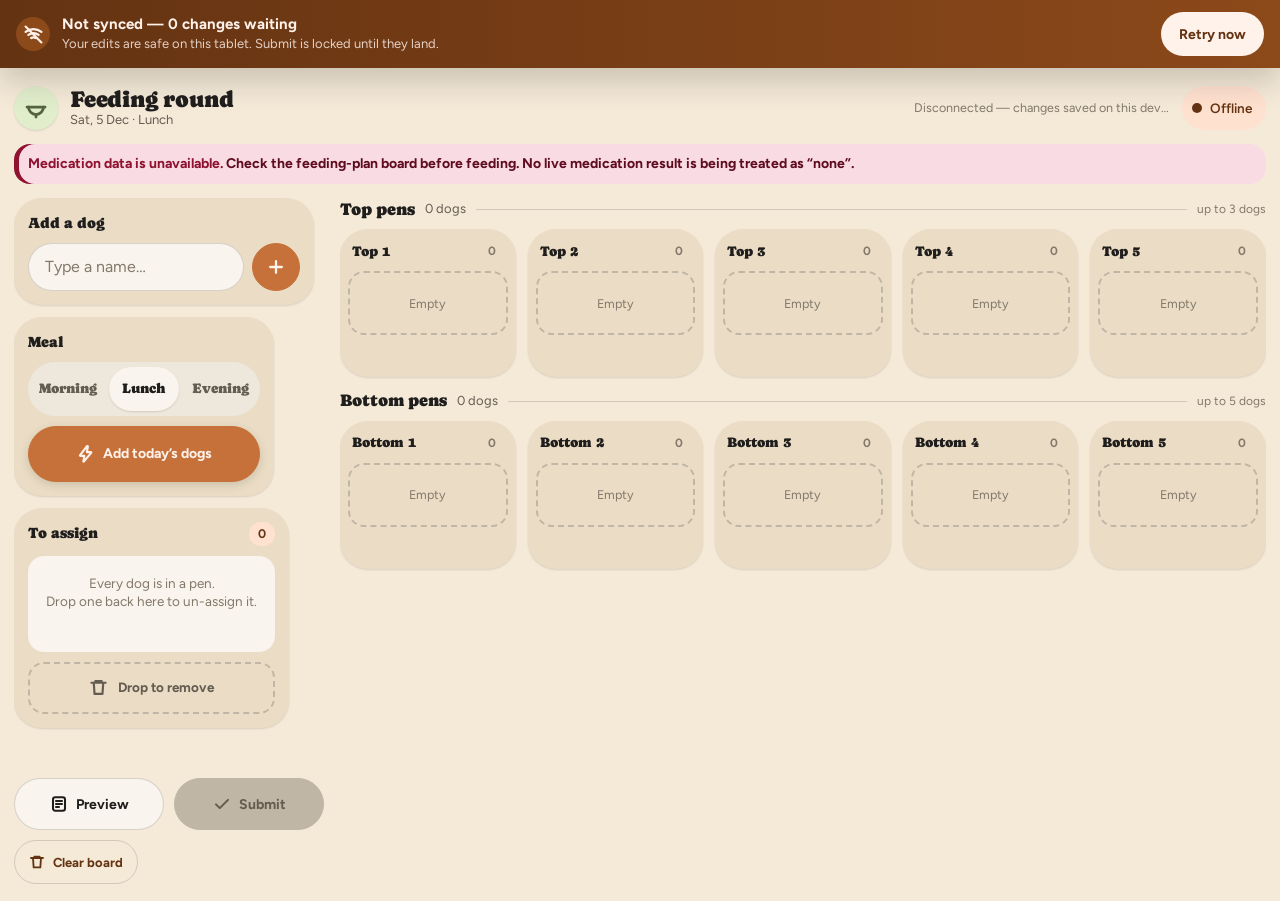
==== commit 4a679244: "implement: prescription-medication red tiles + acknowledgement (stages 1-4) Authored by Codex under " ====
--- a/index.html
+++ b/index.html
@@ -24,6 +24,8 @@
             --color-text:      #201e1d;
             --color-accent:    #c67139;   /* terracotta */
             --color-accent-2:  #7a8a5e;   /* sage */
+            --color-danger:    #8f1230;   /* prescription medication */
+            --color-danger-surface: #f9dce3;
             --color-divider:   rgba(32, 30, 29, 0.16);
 
             /* neutral ramp */
@@ -102,7 +104,12 @@
             overflow-x: hidden;
             -webkit-font-smoothing: antialiased;
             -webkit-overflow-scrolling: touch;
-            overscroll-behavior: none;   /* no pull-to-refresh eating a drag */
+            /* Keep y auto: none/contain on the viewport kills vertical scroll
+               chaining out of .fb-pens in Android Chrome. Keep x none to suppress
+               the horizontal history swipe at the row edge. Pull-to-refresh cannot
+               interrupt a drag because FRMDrag prevents touchmove while dragging. */
+            overscroll-behavior-x: none;
+            overscroll-behavior-y: auto;
             touch-action: auto;
         }
 
@@ -198,6 +205,24 @@
             transition: padding-top .2s ease;
         }
         body.offline-active .fb-root { padding-top: 86px; }
+
+        .rx-alert-stack {
+            display: flex;
+            flex-direction: column;
+            gap: 7px;
+            flex: none;
+        }
+        .rx-banner {
+            padding: 10px 14px;
+            border-radius: var(--radius-md);
+            background: var(--color-danger-surface);
+            box-shadow: inset 5px 0 var(--color-danger);
+            color: #5f0b20;
+            font-size: 14px;
+            font-weight: 700;
+        }
+        .rx-banner strong { color: var(--color-danger); }
+        .rx-banner.hidden { display: none; }
 
         .fb-header {
             display: flex;
@@ -524,8 +549,15 @@
             display: flex;
             flex-direction: column;
             gap: 8px;
-            flex: 0 0 84%;
-            scroll-snap-align: center;
+            /* Phone portrait. The dropdown portion control let the tile get narrow, so a pen
+               no longer has to be nearly the whole screen — two and a bit are visible, which
+               is what makes carrying a dog between pens possible without an off-screen drag. */
+            flex: 0 0 clamp(150px, 40%, 200px);
+            scroll-snap-align: start;
+            /* A flex item's automatic minimum size is its MIN-CONTENT size, so without this a
+               single wide descendant (the expanded panel's "Take off the board" button) silently
+               overrode the flex-basis and made every pen wider than asked. */
+            min-width: 0;
             min-height: 148px;
             padding: 8px;
             border-radius: var(--radius-lg);
@@ -564,6 +596,7 @@
 
         /* ---------------------------------------------------------- dog tile */
         .pen-dog {
+            min-width: 0;
             border: 1px solid var(--color-divider);
             border-left: 5px solid var(--portion-all);
             border-radius: var(--radius-md);
@@ -586,6 +619,26 @@
         .dog-card.status-half          { border-left-color: var(--portion-half); }
         .dog-card.status-quarter       { border-left-color: var(--portion-quarter); }
         .dog-card.status-none          { border-left-color: var(--portion-none); }
+
+        /* Keep the left edge exclusively for the portion status. Prescription
+           medication owns the tile surface and remains red after acknowledgement. */
+        .pen-dog.has-rx {
+            background: var(--color-danger);
+            color: #ffffff;
+            box-shadow: 0 0 0 2px rgba(143, 18, 48, 0.28), var(--shadow-md);
+        }
+        .dog-card.has-rx {
+            background: var(--color-danger);
+            color: #ffffff;
+            box-shadow: 0 0 0 2px rgba(143, 18, 48, 0.28), var(--shadow-md);
+        }
+        .pen-dog.has-rx .pen-dog-chev,
+        .pen-dog.has-rx .dog-card-remove,
+        .dog-card.has-rx .dog-card-remove { color: #ffffff; }
+        .pen-dog.has-rx .dog-panel {
+            background: var(--color-danger-surface);
+            color: var(--color-text);
+        }
 
         /* Armed: the press has landed but has not yet become a drag. Written
            straight to the DOM by FRMDrag, never through a re-render. */
@@ -618,7 +671,7 @@
         }
         .pen-dog-badge {
             display: grid; place-items: center;
-            width: 22px; height: 22px; flex: none;
+            width: 24px; height: 24px; flex: none;
             border-radius: 99px;
         }
         .pen-dog-badge.is-meds { background: var(--color-accent-200);   color: var(--color-accent-800); }
@@ -631,38 +684,58 @@
         }
         .pen-dog.is-expanded .pen-dog-chev { transform: rotate(180deg); }
 
-        /* The portion control — the thing staff touch 20x a round. */
-        .portion-row {
-            display: grid;
-            grid-template-columns: repeat(4, 1fr) 1.55fr;
-            gap: 3px;
-            padding: 0 5px 5px;
-        }
-        .p-btn {
-            min-height: 38px;
-            padding: 0 1px;
+        /* The portion control.
+           This is a <select>, not the handoff's 5-way segmented control. Owner decision
+           (2026-08-05): five side-by-side targets set a wide floor on the tile, and the tile
+           sets the pen width — on a phone in portrait that meant ONE pen on screen at a time.
+           A dropdown costs one extra tap but lets a pen be ~150px, so several pens are visible
+           and staff can carry a dog between them without an off-screen drag. The portion is
+           still colour-coded on the closed control AND on the tile's left edge, so the board
+           still reads at a glance, which is what the segmented control was really buying. */
+        /* min-width is the point: the select must never be squeezed so far that "None" is
+           clipped by its own chevron. When a dog carries BOTH badges and the pen is narrow,
+           the badges wrap to their own line instead. */
+        .portion-row { display: flex; align-items: center; flex-wrap: wrap; gap: 5px; padding: 0 5px 5px; }
+        .portion-wrap { position: relative; display: block; flex: 1 1 auto; min-width: 88px; }
+        .portion-select {
+            width: 100%;
+            min-height: 40px;
+            padding: 0 24px 0 10px;
+            appearance: none; -webkit-appearance: none; -moz-appearance: none;
             border: 1px solid transparent;
-            border-radius: 4px;
+            border-radius: 99px;
             background: var(--color-neutral-200);
             color: var(--color-neutral-800);
             font-family: var(--font-heading);
             font-weight: 400;
-            font-size: 15px;
+            font-size: 16px;    /* 16px so iOS does not zoom the page on focus */
             line-height: 1;
-            overflow: hidden;
             cursor: pointer;
-            transition: background .16s ease, color .16s ease, border-color .16s ease;
-        }
-        /* "All" and "None" are words, not glyphs — at a 5-across pen width the 15px used
-           for the fractions clips them. "None" is what the 1.55fr column is for; "All" gets
-           a step down instead of a wider column so the four fraction targets stay equal. */
-        .p-btn:first-child { border-radius: 99px 4px 4px 99px; font-size: 12.5px; }
-        .p-btn:last-child  { border-radius: 4px 99px 99px 4px; font-size: 10.5px; }
-        .p-btn.is-on[data-s="all"]           { background: var(--portion-all);           border-color: var(--portion-all);           color: var(--color-neutral-100); }
-        .p-btn.is-on[data-s="three-quarter"] { background: var(--portion-three-quarter); border-color: var(--portion-three-quarter); color: var(--color-neutral-900); }
-        .p-btn.is-on[data-s="half"]          { background: var(--portion-half);          border-color: var(--portion-half);          color: var(--color-neutral-900); }
-        .p-btn.is-on[data-s="quarter"]       { background: var(--portion-quarter);       border-color: var(--portion-quarter);       color: var(--color-neutral-100); }
-        .p-btn.is-on[data-s="none"]          { background: var(--portion-none);          border-color: var(--portion-none);          color: var(--color-neutral-100); }
+            transition: background .16s ease, color .16s ease;
+        }
+        .portion-select:focus { outline: none; }
+        .portion-select:focus-visible { outline: 2px solid var(--color-accent); outline-offset: 2px; }
+        /* The native popup inherits nothing useful from a coloured control — pin it back to
+           the page palette so the list is legible on every platform. */
+        .portion-select option { background: var(--color-neutral-100); color: var(--color-text); }
+        .portion-select[data-s="all"]           { background: var(--portion-all);           color: var(--color-neutral-100); }
+        .portion-select[data-s="three-quarter"] { background: var(--portion-three-quarter); color: var(--color-neutral-900); }
+        .portion-select[data-s="half"]          { background: var(--portion-half);          color: var(--color-neutral-900); }
+        .portion-select[data-s="quarter"]       { background: var(--portion-quarter);       color: var(--color-neutral-100); }
+        .portion-select[data-s="none"]          { background: var(--portion-none);          color: var(--color-neutral-100); }
+        .portion-wrap::after {
+            content: '';
+            position: absolute;
+            right: 12px; top: 50%;
+            width: 7px; height: 7px;
+            margin-top: -5px;
+            border-right: 2.4px solid var(--pfg);
+            border-bottom: 2.4px solid var(--pfg);
+            transform: rotate(45deg);
+            pointer-events: none;
+        }
+        .portion-wrap { --pfg: var(--color-neutral-100); }
+        .portion-wrap[data-s="three-quarter"], .portion-wrap[data-s="half"] { --pfg: var(--color-neutral-900); }
 
         .dog-panel {
             border-top: 1px dashed var(--color-divider);
@@ -673,7 +746,7 @@
         /* A pen is ~176px wide at 5-across, so two 44px pills side by side clip their own
            labels. auto-fit puts them on one row wherever there is genuinely room (phone
            tray, wide window) and stacks them inside a narrow pen. */
-        .dog-panel-toggles { display: grid; grid-template-columns: repeat(auto-fit, minmax(124px, 1fr)); gap: 6px; }
+        .dog-panel-toggles { display: grid; grid-template-columns: repeat(auto-fit, minmax(108px, 1fr)); gap: 6px; }
         .toggle-btn {
             min-width: 0;
             display: flex; align-items: center; justify-content: center; gap: 6px;
@@ -725,9 +798,10 @@
             align-self: stretch;
             display: flex; align-items: center; justify-content: center; gap: 7px;
             min-height: 44px;
-            padding: 0 12px;
-            white-space: nowrap;
-            overflow: hidden;
+            padding: 6px 12px;
+            /* Wrap rather than clip: "Take off the boa…" is worse than two lines. */
+            line-height: 1.15;
+            text-align: center;
             border: 1px solid var(--color-divider);
             border-radius: 99px;
             background: transparent;
@@ -847,6 +921,23 @@
             font-size: 13.5px;
             color: var(--color-accent-2-800);
         }
+        .rx-preview-warning {
+            margin-bottom: 14px;
+            padding: 14px;
+            border-radius: var(--radius-md);
+            background: var(--color-danger-surface);
+            box-shadow: inset 5px 0 var(--color-danger);
+            color: #5f0b20;
+            font-size: 14px;
+        }
+        .rx-preview-warning strong {
+            display: block;
+            margin-bottom: 5px;
+            color: var(--color-danger);
+            font-family: var(--font-heading);
+            font-size: 16px;
+            font-weight: 400;
+        }
         .sheet-loading { display: flex; flex-direction: column; align-items: center; gap: 14px; padding: 36px 0; }
         .sheet-spinner {
             width: 38px; height: 38px;
@@ -959,7 +1050,8 @@
             .fb-rail { display: grid; grid-template-columns: 1fr 1fr; gap: 12px; align-items: start; }
             .fb-rail-wide { grid-column: 1 / -1; }
             .fb-pens { scroll-snap-type: x proximity; }
-            .fb-pen, .pen { flex: 0 0 clamp(210px, 31%, 260px); scroll-snap-align: start; }
+            /* Tablet portrait: ~5 pens across at 900px instead of 3. */
+            .fb-pen, .pen { flex: 0 0 clamp(150px, 19.5%, 200px); scroll-snap-align: start; }
         }
 
         /* ---- tablet landscape + desktop (>= 1060px): nothing hidden, no sideways scroll ---- */
@@ -1025,6 +1117,11 @@
                 <span id="connLabel">Connecting…</span>
             </div>
         </header>
+
+        <div class="rx-alert-stack" aria-live="polite">
+            <div class="rx-banner hidden" id="rxPlanBanner"></div>
+            <div class="rx-banner hidden" id="rxUnjoinedBanner"></div>
+        </div>
 
         <div class="fb-shell">
             <aside class="fb-rail" id="fbRail">
@@ -1154,6 +1251,9 @@
         // 0.70s, worst 1.83s, zero failures. A bare GAS ping doing no spreadsheet work was
         // equally slow, so the fault was Google's dispatch layer, not the data.
         const SESSION_API_URL = 'https://auto.thefairytails.co.uk/webhook/feeding-session';
+        // Kept byte-identical to the feeding-plan TV page by the contract check.
+        const BOARDING_PLANS_API_URL = 'https://script.google.com/macros/s/AKfycbz2kc3lJbrGk7lw9jVcZMdUrPWjRx4qBARM8YVAIARhYAlQwCzlhHBbKswyOcVHytmB7Q/exec';
+        const BOARDING_PLANS_API_TOKEN = 'ft-k9-board-2024-sec';
 
         const SYNC_INTERVAL = 5000;
         const SYNC_PAUSE_DURATION = 8000;
@@ -1248,6 +1348,204 @@
 
         let isOnline = true;   // optimistic; flipped false only after OFFLINE_THRESHOLD consecutive failures
         let currentMealType = 'Lunch';
+
+        const RX_PLAN_CACHE_KEY = 'feedingManager.rxPlan.v1';
+        const RX_ACK_STORE_KEY = 'feedingManager.rxAck.v1';
+        let rxAckState = {};
+        let rxPlanFetchSequence = 0;
+
+        function normRxName(value) {
+            return String(value === null || value === undefined ? '' : value)
+                .replace(/[‘’ʼ′`]/g, "'")
+                .toLowerCase()
+                .trim()
+                .replace(/\s+/g, ' ');
+        }
+
+        function readRxPlanCache() {
+            try {
+                const cached = JSON.parse(localStorage.getItem(RX_PLAN_CACHE_KEY) || 'null');
+                if (cached && Array.isArray(cached.dogs) && cached.dogs.length > 0) return cached;
+            } catch (e) {
+                console.warn('[rx-plan] ignored unreadable last-known-good cache');
+            }
+            return null;
+        }
+
+        const initialRxPlanCache = readRxPlanCache();
+        let rxPlanState = initialRxPlanCache
+            ? { ok: true, stale: true, dogs: initialRxPlanCache.dogs, fetchedAt: initialRxPlanCache.fetchedAt || 0,
+                error: 'Live medication data is unavailable; showing the last-known-good plan.' }
+            : { ok: false, stale: false, dogs: [], fetchedAt: 0,
+                error: 'Medication data is unavailable.' };
+
+        function rxLocalDate(now) {
+            const d = now || new Date();
+            const pad = n => String(n).padStart(2, '0');
+            return d.getFullYear() + '-' + pad(d.getMonth() + 1) + '-' + pad(d.getDate());
+        }
+
+        function loadRxAckStore() {
+            let stored = {};
+            try { stored = JSON.parse(localStorage.getItem(RX_ACK_STORE_KEY) || '{}') || {}; }
+            catch (e) { stored = {}; }
+            const today = rxLocalDate();
+            rxAckState = {};
+            Object.keys(stored).forEach(key => {
+                const parts = key.split('|');
+                if (parts.length >= 3 && parts[parts.length - 2] === today && stored[key] === true) {
+                    rxAckState[key] = true;
+                }
+            });
+            try { localStorage.setItem(RX_ACK_STORE_KEY, JSON.stringify(rxAckState)); } catch (e) {}
+        }
+
+        function rxAckKey(dog, date, mealType) {
+            return String(dog && dog.id ? dog.id : '') + '|' + (date || rxLocalDate()) + '|' + (mealType || currentMealType);
+        }
+
+        function isRxAcked(dog) {
+            return rxAckState[rxAckKey(dog)] === true;
+        }
+
+        function markRxAcked(dog) {
+            rxAckState[rxAckKey(dog)] = true;
+            try { localStorage.setItem(RX_ACK_STORE_KEY, JSON.stringify(rxAckState)); } catch (e) {}
+        }
+
+        function clearRxAcknowledgements() {
+            rxAckState = {};
+            try { localStorage.removeItem(RX_ACK_STORE_KEY); } catch (e) {}
+        }
+
+        loadRxAckStore();
+
+        function rxPlanFor(dog) {
+            if (!dog || !rxPlanState || !rxPlanState.ok || !Array.isArray(rxPlanState.dogs)) return null;
+            const boardName = normRxName(dog.matchedName || dog.inputName);
+            if (!boardName) return null;
+
+            const exact = [];
+            rxPlanState.dogs.forEach(planDog => {
+                if (!planDog || !planDog.dogName) return;
+                const dogName = normRxName(planDog.dogName);
+                const fullName = normRxName(planDog.dogName + ' ' + (planDog.ownerSurname || ''));
+                if ((boardName === dogName || boardName === fullName) && !exact.includes(planDog)) exact.push(planDog);
+            });
+            if (exact.length === 1) return exact[0];
+            if (exact.length > 1) return null;
+
+            const tokens = boardName.split(' ');
+            if (tokens.length < 2) return null;
+            const wanted = tokens[0] + '|' + tokens[tokens.length - 1];
+            const firstLast = {};
+            rxPlanState.dogs.forEach(planDog => {
+                if (!planDog || !planDog.dogName) return;
+                const dogTokens = normRxName(planDog.dogName).split(' ').filter(Boolean);
+                if (!dogTokens.length) return;
+                const ownerTokens = normRxName(planDog.ownerSurname || '').split(' ').filter(Boolean);
+                const keys = {};
+                keys[dogTokens[0] + '|' + dogTokens[dogTokens.length - 1]] = true;
+                if (ownerTokens.length) keys[dogTokens[0] + '|' + ownerTokens[ownerTokens.length - 1]] = true;
+                Object.keys(keys).forEach(key => {
+                    if (!firstLast[key]) firstLast[key] = { dog: planDog, count: 1 };
+                    else firstLast[key].count++;
+                });
+            });
+            return firstLast[wanted] && firstLast[wanted].count === 1 ? firstLast[wanted].dog : null;
+        }
+
+        function dogNeedsRx(dog) {
+            if (dog && dog.prescription === true) return true;
+            if (!rxPlanState || !rxPlanState.ok) return null;
+            const planDog = rxPlanFor(dog);
+            return !!(planDog && planDog.feeding && planDog.feeding.medication === 'Yes');
+        }
+
+        function rxMedicationPlanDogsNotOnBoard() {
+            if (!rxPlanState || !rxPlanState.ok || !Array.isArray(rxPlanState.dogs)) return [];
+            const joined = new Set();
+            dogs.forEach(dog => {
+                const planDog = rxPlanFor(dog);
+                if (planDog) joined.add(planDog);
+            });
+            return rxPlanState.dogs.filter(planDog =>
+                planDog && planDog.feeding && planDog.feeding.medication === 'Yes' && !joined.has(planDog));
+        }
+
+        function rxPlanDogDisplayName(planDog) {
+            return [planDog && planDog.dogName, planDog && planDog.ownerSurname].filter(Boolean).join(' ').trim();
+        }
+
+        function renderRxBanners() {
+            const unavailable = document.getElementById('rxPlanBanner');
+            const unjoined = document.getElementById('rxUnjoinedBanner');
+            if (unavailable) {
+                if (!rxPlanState || !rxPlanState.ok || rxPlanState.stale) {
+                    unavailable.innerHTML = '<strong>Medication data is unavailable.</strong> ' +
+                        'Check the feeding-plan board before feeding. ' +
+                        (rxPlanState && rxPlanState.stale ? 'The last-known-good plan is shown on tiles where names still match.' : 'No live medication result is being treated as “none”.');
+                    unavailable.classList.remove('hidden');
+                } else {
+                    unavailable.classList.add('hidden');
+                }
+            }
+            if (unjoined) {
+                const names = rxMedicationPlanDogsNotOnBoard().map(rxPlanDogDisplayName).filter(Boolean);
+                if (rxPlanState && rxPlanState.ok && names.length) {
+                    unjoined.innerHTML = '<strong>Prescription medication dogs not matched to the board:</strong> ' +
+                        names.map(esc).join(', ') + '. Check the feeding-plan board and match or add these dogs.';
+                    unjoined.classList.remove('hidden');
+                } else {
+                    unjoined.classList.add('hidden');
+                }
+            }
+        }
+
+        async function fetchRxPlan() {
+            const sequence = ++rxPlanFetchSequence;
+            const cached = readRxPlanCache();
+            try {
+                const url = BOARDING_PLANS_API_URL + '?mode=feeding&token=' + BOARDING_PLANS_API_TOKEN;
+                const response = await gasFetch(url, { method: 'GET', redirect: 'follow' }, PLAN_FETCH_TIMEOUT_MS);
+                if (!response || response.ok === false) throw new Error('Medication plan request failed');
+                const result = await response.json();
+                if (!result || !Array.isArray(result.dogs) || result.dogs.length === 0 || result.feedingError) {
+                    throw new Error((result && result.feedingError) || 'Medication plan returned no dogs');
+                }
+                if (sequence !== rxPlanFetchSequence) return;
+                rxPlanState = { ok: true, stale: false, dogs: result.dogs, fetchedAt: Date.now(), error: '' };
+                try {
+                    localStorage.setItem(RX_PLAN_CACHE_KEY, JSON.stringify({ dogs: result.dogs, fetchedAt: rxPlanState.fetchedAt }));
+                } catch (e) {}
+            } catch (error) {
+                if (sequence !== rxPlanFetchSequence) return;
+                const fallback = cached || readRxPlanCache();
+                rxPlanState = fallback
+                    ? { ok: true, stale: true, dogs: fallback.dogs, fetchedAt: fallback.fetchedAt || 0,
+                        error: 'Live medication data is unavailable; using the last-known-good plan.' }
+                    : { ok: false, stale: false, dogs: [], fetchedAt: 0,
+                        error: 'Medication data is unavailable: ' + String(error && error.message ? error.message : error) };
+                console.warn('[rx-plan] ' + rxPlanState.error);
+            }
+            renderAllPens();
+            renderStagingArea();
+            renderRxBanners();
+        }
+
+        function confirmRxMedication(dog) {
+            const planDog = rxPlanFor(dog);
+            if (!planDog || !planDog.feeding || planDog.feeding.medication !== 'Yes' || isRxAcked(dog)) return true;
+            const name = (dog && (dog.matchedName || dog.inputName)) || rxPlanDogDisplayName(planDog) || 'This dog';
+            const details = planDog.feeding.medicationDetails || 'No medication details were supplied — check the feeding plan.';
+            const message = 'PRESCRIPTION MEDICATION WARNING\n\n' + name +
+                ' requires PRESCRIPTION MEDICATION for this feed (' + currentMealType + ').\n\n' +
+                'Plan details: ' + details + '\n\n' +
+                'Press OK to confirm that you understand this dog needs prescription medication and that you have checked it.';
+            if (!confirm(message)) return false;
+            markRxAcked(dog);
+            return true;
+        }
 
         let lastSyncVersion = 0;
         let syncInterval = null;
@@ -1439,6 +1737,9 @@
                 mutationQueue = raw ? JSON.parse(raw) : [];
                 if (!Array.isArray(mutationQueue)) mutationQueue = [];
             } catch (e) { mutationQueue = []; }
+            // A reload means nothing is actually on the wire, whatever the last persisted
+            // snapshot said. A stale inFlight would stop enqueue() from ever merging again.
+            mutationQueue.forEach(it => { delete it.inFlight; });
         }
 
         function persistQueue() {
@@ -1457,11 +1758,24 @@
 
         // Record a local mutation. Collapses repeats so the queue can't grow unbounded
         // (e.g. repeated re-match repairs or rapid edits to the same dog while offline).
+        //
+        // ⚠️ `it.inFlight` is load-bearing, and it is the fix for a silent data-loss race
+        // caught on the live board 2026-08-05. flushQueue serialises an item's payload the
+        // moment it POSTs it, then removes the item when the POST succeeds. Merging into
+        // THAT payload writes fields into an object that has already gone on the wire and
+        // is about to be thrown away — so the edit vanishes with no error anywhere.
+        // Reproduced live: tapping ½, then Medicine, then typing a medicine name inside one
+        // ~700ms round-trip landed only the ½. Never merge into an item that is in flight;
+        // push a new one and let it go out next.
         function enqueue(op, dogId, payload) {
             if (op === 'delete') {
-                const hadPendingAdd = mutationQueue.some(it => it.dogId === dogId && it.op === 'add');
-                mutationQueue = mutationQueue.filter(it => it.dogId !== dogId);
-                if (hadPendingAdd) {
+                const pendingAdd = mutationQueue.find(it => it.dogId === dogId && it.op === 'add');
+                // An add that is already on the wire may well have landed, so the dog is NOT
+                // "never synced" — the delete has to go out or the row is orphaned server-side.
+                const neverSynced = !!pendingAdd && !pendingAdd.inFlight;
+                // Keep in-flight items: flushQueue holds a reference to the one it is sending.
+                mutationQueue = mutationQueue.filter(it => it.dogId !== dogId || it.inFlight);
+                if (neverSynced) {
                     // Dog was never synced — there is nothing to delete on the server.
                     persistQueue();
                     updateConnectionUI();
@@ -1472,6 +1786,7 @@
                 for (let i = mutationQueue.length - 1; i >= 0; i--) {
                     const it = mutationQueue[i];
                     if (it.dogId !== dogId) continue;
+                    if (it.inFlight) break;                 // see the note above — must not merge
                     if (it.op === 'add' || it.op === 'update') {
                         it.payload = Object.assign({}, it.payload, payload);
                         persistQueue();
@@ -1481,7 +1796,7 @@
                     break;
                 }
             } else if (op === 'mealType') {
-                mutationQueue = mutationQueue.filter(it => it.op !== 'mealType');
+                mutationQueue = mutationQueue.filter(it => it.op !== 'mealType' || it.inFlight);
             }
             mutationQueue.push({ op: op, dogId: dogId, payload: payload, ts: Date.now() });
             persistQueue();
@@ -1504,15 +1819,22 @@
         async function flushQueue() {
             if (isFlushing || !isOnline || mutationQueue.length === 0) { updateConnectionUI(); return; }
             isFlushing = true;
+            // Remove BY IDENTITY, never by shift(). enqueue() can rebuild the array while a
+            // POST is in flight (a delete filters the dog's other ops out), and a blind
+            // shift() would then drop whichever op had slid into index 0 — someone else's
+            // edit, silently. Same 2026-08-05 class of bug as the in-flight merge above.
+            const drop = it => { const i = mutationQueue.indexOf(it); if (i >= 0) mutationQueue.splice(i, 1); };
             try {
                 while (mutationQueue.length > 0) {
                     const item = mutationQueue[0];
                     const body = queueItemToBody(item);
-                    if (!body) { mutationQueue.shift(); persistQueue(); continue; }
+                    if (!body) { drop(item); persistQueue(); continue; }
+                    item.inFlight = true;      // payload is now serialised — do not merge into it
                     let result;
                     try {
                         result = await sessionFetch(body, SYNC_WRITE_TIMEOUT_MS);
                     } catch (e) {
+                        item.inFlight = false;
                         // Debounced (2026-08-05). This used to set isOnline = false OUTRIGHT,
                         // bypassing OFFLINE_THRESHOLD entirely — so ONE slow POST against a
                         // bimodal /exec was enough to raise "connection lost" and disable Submit.
@@ -1524,7 +1846,7 @@
                     }
                     if (result && result.success) {
                         if (result.version) lastSyncVersion = result.version;
-                        mutationQueue.shift();
+                        drop(item);
                         persistQueue();
                         // A LANDED WRITE is the strongest possible proof of connectivity — stronger
                         // than a version probe. Reset the failure count too, not just the flag,
@@ -1537,9 +1859,10 @@
                     // We got a response, so the server is reachable — this is an op-level rejection,
                     // NOT a connectivity failure. Don't raise the offline banner.
                     isOnline = true;
+                    item.inFlight = false;
                     if (item.op === 'delete') {
                         // Row already gone (e.g. cleared elsewhere) — treat as done.
-                        mutationQueue.shift();
+                        drop(item);
                         persistQueue();
                         continue;
                     }
@@ -1548,7 +1871,7 @@
                         // Persistently rejected (e.g. the dog was deleted on another device) —
                         // drop it so the queue can't wedge forever, and continue with the rest.
                         console.warn('[flushQueue] dropping op after ' + item.attempts + ' attempts', item, result);
-                        mutationQueue.shift();
+                        drop(item);
                         persistQueue();
                         continue;
                     }
@@ -1571,6 +1894,8 @@
             setupEventListeners();
             renderMealSegments();
             renderBoardChrome();
+            renderRxBanners();
+            fetchRxPlan();
             initialLoad();
         });
 
@@ -2253,6 +2578,7 @@
         // so unsynced local work is never clobbered (this is the core of fixes #2 and #8).
         function applyRemoteState(result) {
             const serverDogs = result.dogs || [];
+            const previousMealType = currentMealType;
 
             // Summarise pending ops from the durable queue.
             const pendingAdds = new Map();      // dogId -> add payload
@@ -2277,6 +2603,7 @@
             if (pendingMeal) currentMealType = pendingMeal;
             else if (result.mealType) currentMealType = result.mealType;
             renderMealSegments();
+            if (currentMealType !== previousMealType) fetchRxPlan();
 
             // Build the merged dog set keyed by id, carrying a transient penId used to rebuild pens.
             const byId = new Map();
@@ -2946,9 +3273,11 @@
         async function updateMealType(meal) {
             const next = meal || currentMealType;
             if (!MEAL_TYPES.some(m => m.id === next)) return;
+            const changed = next !== currentMealType;
             currentMealType = next;
             renderMealSegments();
             renderBoardChrome();
+            if (changed) fetchRxPlan();
             await syncMealType(currentMealType);
             showToast(`Meal set to ${currentMealType}`, 'info');
         }
@@ -3041,7 +3370,7 @@
                                    ${dog.possibleMatches.map(m => `<option value="${esc(m)}">${esc(m)}</option>`).join('')}
                                </select>`;
                     return `
-                        <div class="dog-card unmatched" data-dog-id="${esc(dog.id)}" data-nodrag="true">
+                        <div class="dog-card unmatched${dogNeedsRx(dog) === true ? ' has-rx' : ''}" data-dog-id="${esc(dog.id)}" data-nodrag="true">
                             <div class="dog-card-row">
                                 <span class="dog-card-name">${esc(dog.inputName)}</span>
                                 <button type="button" class="dog-card-remove" aria-label="Remove ${esc(dog.inputName)}" onclick="deleteDog('${esc(dog.id)}')">
@@ -3056,7 +3385,7 @@
 
                 const displayName = dog.matchedName || dog.possibleMatches[0];
                 return `
-                    <div class="dog-card status-${esc(dog.status || 'all')}" data-dog-id="${esc(dog.id)}"
+                    <div class="dog-card status-${esc(dog.status || 'all')}${dogNeedsRx(dog) === true ? ' has-rx' : ''}" data-dog-id="${esc(dog.id)}"
                          tabindex="0" role="button"
                          aria-label="${esc(displayName)}, to assign. Hold to move, or Space to pick up.">
                         <div class="dog-card-row">
@@ -3122,15 +3451,16 @@
                 const hasSupps = !!(dog.supplements && dog.supplementTypes && dog.supplementTypes.length > 0);
                 const meta = portionMeta(status);
 
+                // The badges sit on the portion row, not the name row. In a ~140px pen (phone
+                // portrait) two 22px badges plus the chevron left the name about 34px — "De…".
+                // The name is the primary identifier; it gets the whole row.
                 const badges =
-                    (dog.prescription ? `<span class="pen-dog-badge is-meds" title="Medicine">${svg(ICON.meds, 13)}</span>` : '') +
-                    (hasSupps ? `<span class="pen-dog-badge is-supp" title="Supplements">${svg(ICON.leaf, 13)}</span>` : '');
-
-                const portions = PORTION_META.map(p => {
-                    const on = status === p.id;
-                    return `<button type="button" class="p-btn${on ? ' is-on' : ''}" data-s="${p.id}" role="radio" aria-checked="${on}" ` +
-                           `aria-label="${p.a11y}" onclick="updateDogStatus('${esc(dog.id)}', '${p.id}')">${p.label}</button>`;
-                }).join('');
+                    (dogNeedsRx(dog) === true ? `<span class="pen-dog-badge is-meds" title="Prescription medication">${svg(ICON.meds, 12)}</span>` : '') +
+                    (hasSupps ? `<span class="pen-dog-badge is-supp" title="Supplements">${svg(ICON.leaf, 12)}</span>` : '');
+
+                const portions = PORTION_META.map(p =>
+                    `<option value="${p.id}"${status === p.id ? ' selected' : ''}>${p.label}</option>`
+                ).join('');
 
                 const panel = !expanded ? '' : `
                     <div class="dog-panel" data-nodrag="true">
@@ -3164,18 +3494,24 @@
                 `;
 
                 return `
-                    <div class="pen-dog status-${esc(status)}${expanded ? ' is-expanded' : ''}" data-dog-id="${esc(dog.id)}"
+                    <div class="pen-dog status-${esc(status)}${dogNeedsRx(dog) === true ? ' has-rx' : ''}${expanded ? ' is-expanded' : ''}" data-dog-id="${esc(dog.id)}"
                          tabindex="0" role="button"
                          aria-label="${esc(displayName)}, ${meta.a11y}, ${esc(penId.replace('-', ' '))}. Hold to move, or Space to pick up.">
                         <div class="pen-dog-row">
                             <button type="button" class="pen-dog-toggle" aria-expanded="${expanded}" onclick="toggleTile('${esc(dog.id)}')">
                                 <span class="pen-dog-name">${esc(displayName)}</span>
-                                ${badges}
                                 <span class="pen-dog-chev">${svg(ICON.chevron, 15)}</span>
                             </button>
                         </div>
-                        <div class="portion-row" data-nodrag="true" role="radiogroup" aria-label="Portion eaten by ${esc(displayName)}">
-                            ${portions}
+                        <div class="portion-row">
+                            <span class="portion-wrap" data-nodrag="true" data-s="${esc(status)}">
+                                <select class="portion-select" data-s="${esc(status)}"
+                                        aria-label="Portion eaten by ${esc(displayName)}"
+                                        onchange="updateDogStatus('${esc(dog.id)}', this.value)">
+                                    ${portions}
+                                </select>
+                            </span>
+                            ${badges}
                         </div>
                         ${panel}
                     </div>
@@ -3219,6 +3555,7 @@
                 else todayBtn.classList.remove('is-primary');
             }
 
+            renderRxBanners();
             measureTray();
         }
 
@@ -3227,6 +3564,8 @@
         // expands the tile it landed on — this guard is the belt to that braces.
         function toggleTile(dogId) {
             if (FRMDrag.suppressed()) return;
+            const dog = dogs.find(d => d.id === dogId);
+            if (expandedDogId !== dogId && dog && !confirmRxMedication(dog)) return;
             const previous = expandedDogId;
             expandedDogId = (previous === dogId) ? null : dogId;
             const pensToRedraw = new Set();
@@ -3243,6 +3582,10 @@
         async function updateDogStatus(dogId, status) {
             const dog = dogs.find(d => d.id === dogId);
             if (dog) {
+                if (!confirmRxMedication(dog)) {
+                    renderPen(getDogPen(dogId));
+                    return;
+                }
                 pauseSync();
                 dog.status = status;
                 renderPen(getDogPen(dogId));
@@ -3401,7 +3744,25 @@
             const sub = document.getElementById('previewSheetSub');
 
             const penOrder = ['top-1', 'top-2', 'top-3', 'top-4', 'top-5', 'bottom-1', 'bottom-2', 'bottom-3', 'bottom-4', 'bottom-5'];
+            const unacknowledgedRx = dogs.filter(dog => dogNeedsRx(dog) === true && !isRxAcked(dog));
+            const unjoinedRx = rxMedicationPlanDogsNotOnBoard();
             let html = '';
+            if (!rxPlanState || !rxPlanState.ok || rxPlanState.stale || unacknowledgedRx.length || unjoinedRx.length) {
+                const warningParts = [];
+                if (!rxPlanState || !rxPlanState.ok || rxPlanState.stale) {
+                    warningParts.push('Live medication data is unavailable — check the feeding-plan board before submitting.');
+                }
+                if (unacknowledgedRx.length) {
+                    warningParts.push('Prescription medication not yet acknowledged this meal: ' +
+                        unacknowledgedRx.map(dog => esc(dog.matchedName || dog.inputName || 'Unknown dog')).join(', ') + '.');
+                }
+                if (unjoinedRx.length) {
+                    warningParts.push('Plan-medication dogs not matched to the board: ' +
+                        unjoinedRx.map(planDog => esc(rxPlanDogDisplayName(planDog))).join(', ') + '.');
+                }
+                html = '<div class="rx-preview-warning"><strong>Prescription medication check</strong>' +
+                    warningParts.map(part => '<div>' + part + '</div>').join('') + '</div>';
+            }
             let totalDogs = 0;
 
             penOrder.forEach(penId => {
@@ -3443,7 +3804,7 @@
             });
 
             if (totalDogs === 0) {
-                html = '<p class="empty-message">No dogs are in a pen yet. Drag a dog from “To assign” into a pen first.</p>';
+                html += '<p class="empty-message">No dogs are in a pen yet. Drag a dog from “To assign” into a pen first.</p>';
             }
 
             const assignedIds = Object.values(pens).flat();
@@ -3614,6 +3975,7 @@
                 expandedDogId = null;
                 for (const penId of Object.keys(pens)) pens[penId] = [];
                 clearQueue();
+                clearRxAcknowledgements();
                 renderAllPens();
                 renderStagingArea();
                 updateConnectionUI();
@@ -3646,6 +4008,7 @@
                 expandedDogId = null;
                 for (const penId of Object.keys(pens)) pens[penId] = [];
                 clearQueue();
+                clearRxAcknowledgements();
                 renderAllPens();
                 renderStagingArea();
                 updateConnectionUI();
